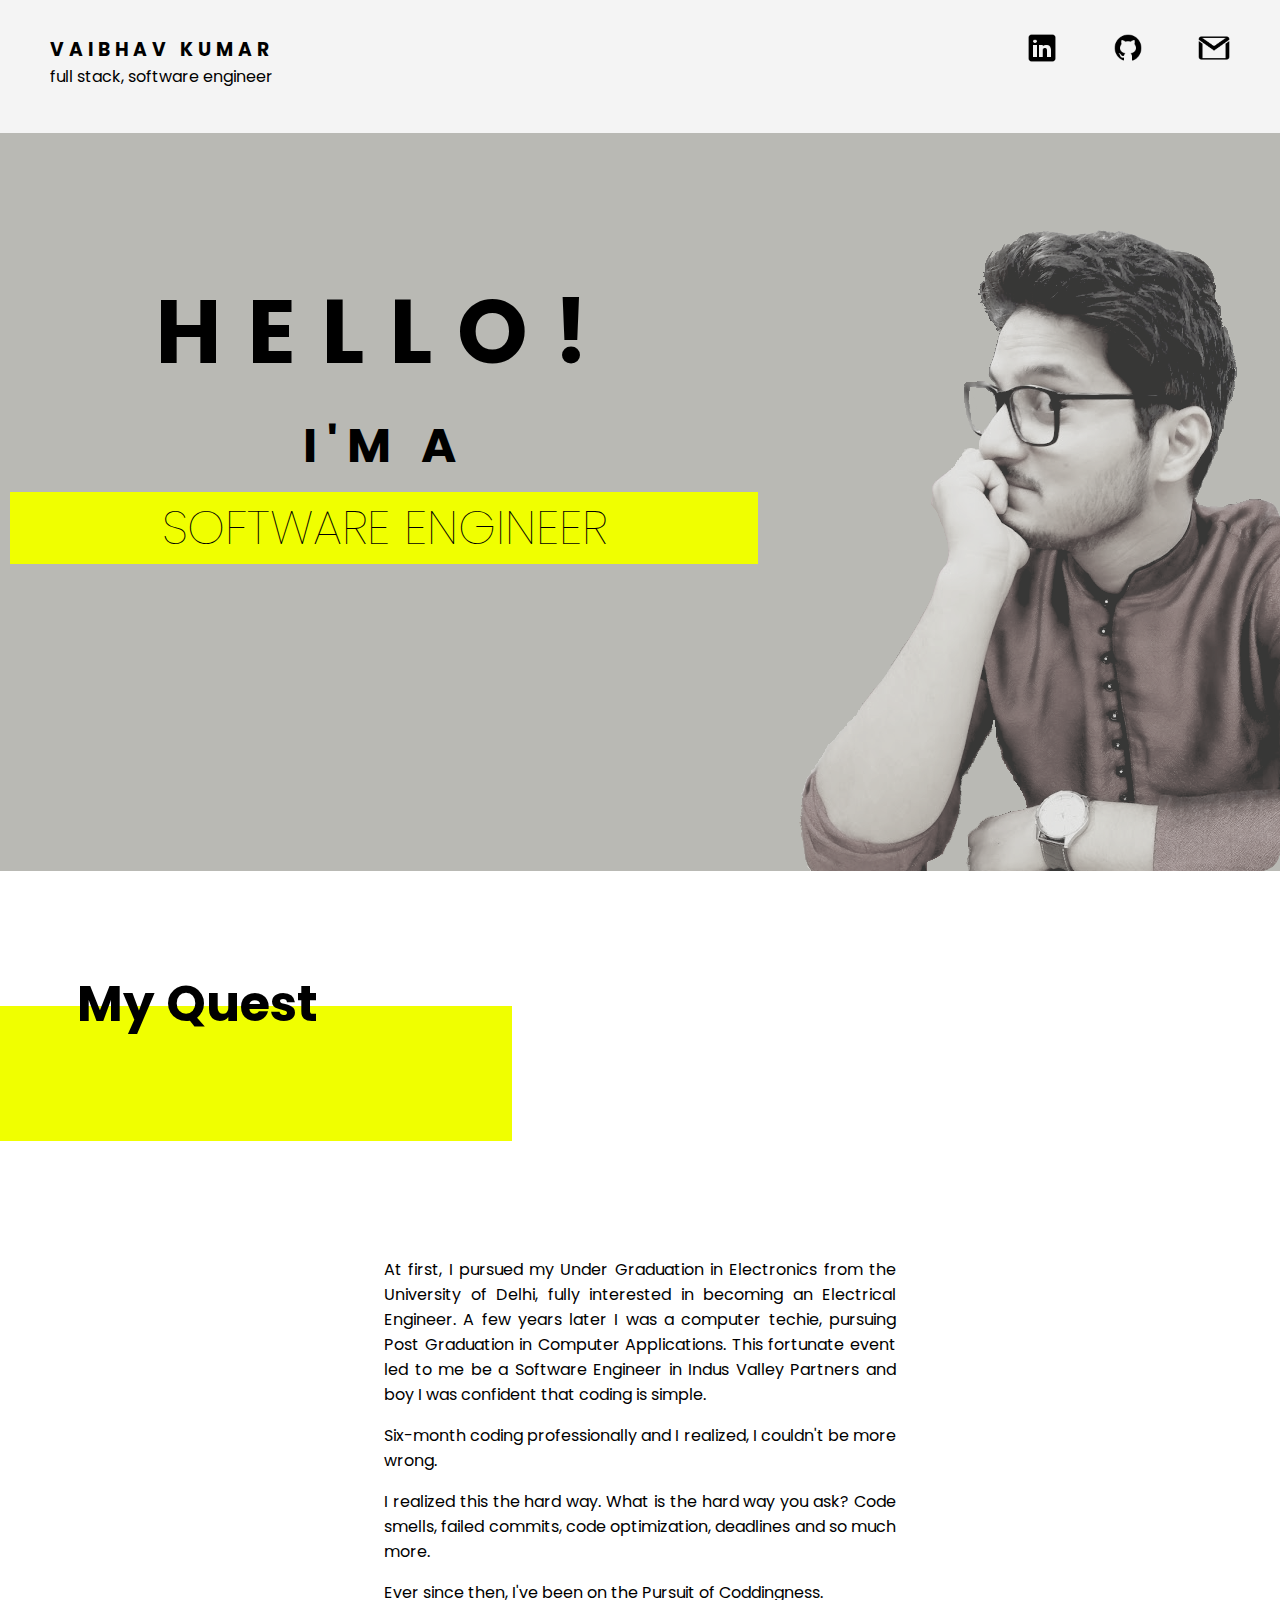
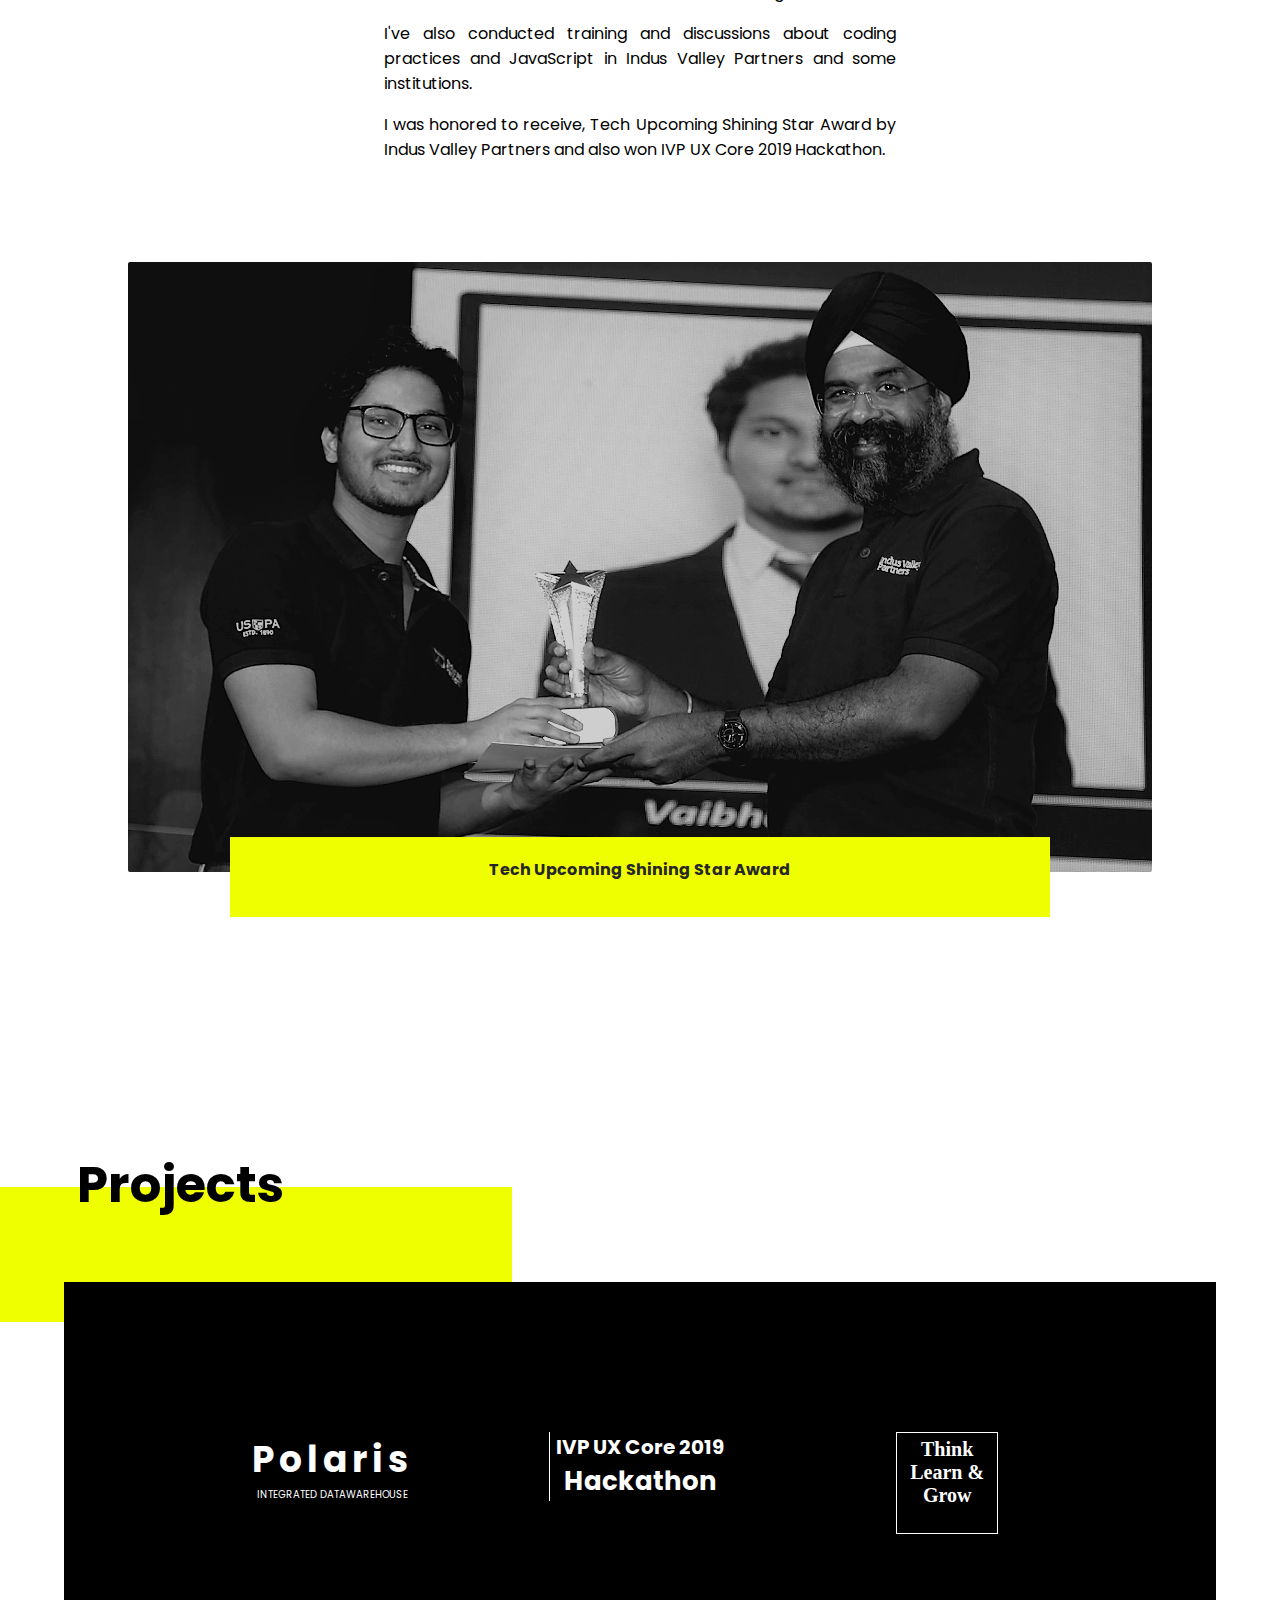
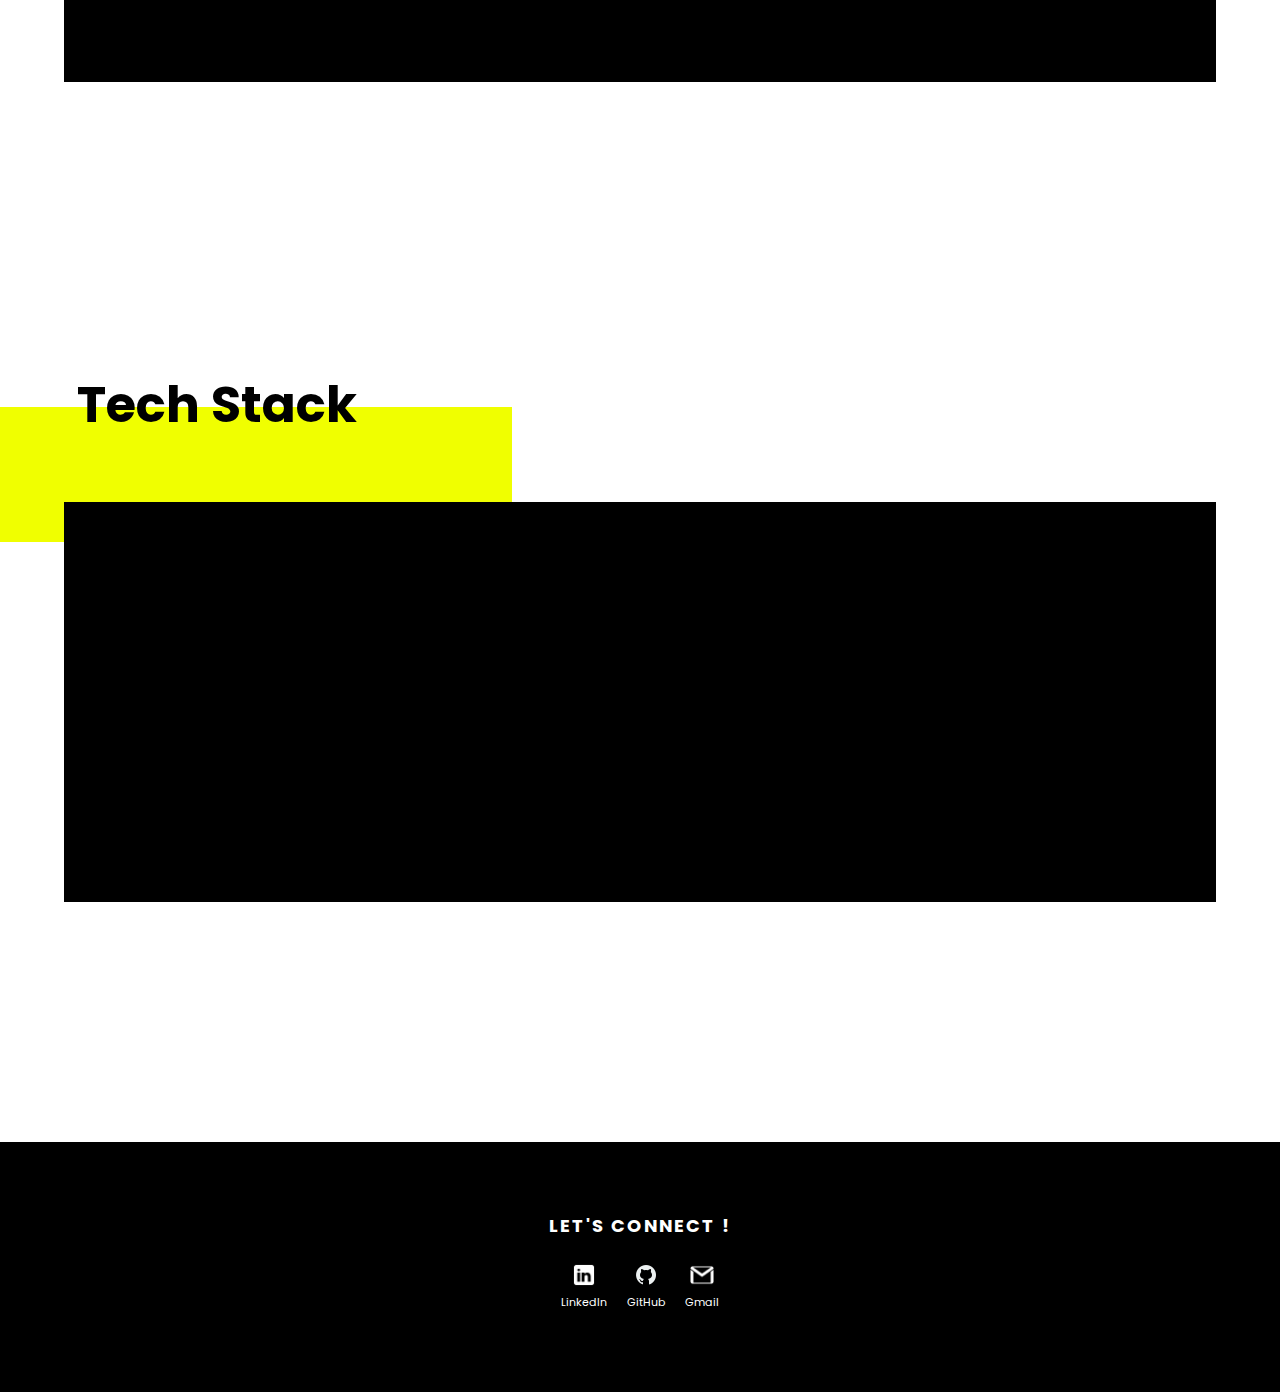
==== index.html @ 86508204 "added serveral images, updated index and portfolio.css" ====
<!DOCTYPE html>
<html>
<header>
	<link rel="stylesheet" type="text/css" href="css/portfolio.css">
	<link href="https://fonts.googleapis.com/css?family=Poppins&display=swap" rel="stylesheet">
	<script src="https://code.highcharts.com/highcharts.js"></script>	
	<script src="https://code.highcharts.com/modules/wordcloud.js"></script>
	<script src="https://code.highcharts.com/highcharts-more.js"></script>
	<script src="https://code.highcharts.com/modules/dumbbell.js"></script>
	<script src="https://code.highcharts.com/modules/lollipop.js"></script>
	<script src="js/skills.js"></script>
</header>
<body>
	<div id="header">
		<div id="leftHeader">
			<div id="leftHeaderContent">
				<div style="display: inline-block">
					<div class="borderLeft"></div>
					<h3>Vaibhav Kumar</h3>
				</div>				
				<p>Full Stack, Software Engineer</p>
			</div>			
		</div>
		<div id="rightHeader">
			<div class="navBar">
				<ul>
					<li><img src="images/linkedIn_black.png"></i></li>
					<li><img src="images/github_black.png"></i></li>					
					<li><img src="images/gmail_black.png"></i></li>					
				</ul>
			</div>
		</div>
	</div>
	<div id="landingPage">
		<div id="leftPanel">
			<h1>
				<p id="hello">HELLO!</p>
				<p id="iam">I'm a</p>
				<p id="engineer" class="highlight">software engineer</span>
				</p>				
			</h1>			
		</div>
		<div id="rightPanel">
			<div id="image"></div>
		</div>
	</div>
	<div id="about">
		<div class="subheader">
			<div class="title"></div>
			<div class="yellowDiv">
				<h1>My Quest</h1>
			</div>
		</div>
		<div id="aboutContent">
			<!-- <p>At first, I pursued my under graduation in Electronics from the University of Delhi, fully interested in becoming an electrical engineer. A few years later I was a computer guy, pursuing Post Graduation in Computer Applications.</p> 
			<p>This fortunate turn of the event led to me be a Software Engineer in Indus Valley Partners and boy I was confident that coding is simple.</p>
			<p>Six-month coding professionally and I realized, I couldn't be more wrong. I realized this the hard way. What is the hard way you ask? Code smells, failed commits, code optimization, deadlines and so much more.</p>
			<p>Ever since then, I've been on the Pursuit of Coddingness.</p>
			<p>And I love watching Japanese Anime, do you watch them?</p> -->
			<p>At first, I pursued my Under Graduation in Electronics from the University of Delhi, fully interested in becoming an Electrical Engineer. A few years later I was a computer techie, pursuing Post Graduation in Computer Applications. This fortunate event led to me be a Software Engineer in Indus Valley Partners and boy I was confident that coding is simple.</p>
			<p>Six-month coding professionally and I realized, I couldn't be more wrong.</p>
			<p>I realized this the hard way. What is the hard way you ask? Code smells, failed commits, code optimization, deadlines and so much more.</p>
			<p>Ever since then, I've been on the Pursuit of Coddingness.</p>
			<p>I've also conducted training and discussions about coding practices and JavaScript in Indus Valley Partners and some institutions.</p>
			<p> I was honored to receive, Tech Upcoming Shining Star Award by Indus Valley Partners and also won IVP UX Core 2019 Hackathon.</p>
		</div>
	</div>
	<div id="collage">
		<div id="pic1"></div>
		<div class="picInfo">
			<p>Tech Upcoming Shining Star Award</p>	
		</div>	
	</div>
	<div id="projects">
		<div class="subheader">
			<div class="title"></div>
			<div class="yellowDiv">
				<h1>Projects</h1>
			</div>
		</div>
		<div id="projectsContent">	
			<div id="projectsInnerContent">
				<div id="ivpPolaris">
					<h3>Polaris</h3>
					<p>Integrated Datawarehouse</p>
				</div>
				<div id="ivpHackthon">
					<div id="hackathonBorder">
						<h3 id="topFont">IVP UX Core 2019</h3>
						<h3 id="bottomFont">Hackathon</h3>
					</div>					
				</div>
				<div id="ThinkLearnGrow">
					<div id="wrapText">
						<h3 style="margin-top: 5px;">Think</h3>
						<h3>Learn &</h3>
						<h3>Grow</h3>
					</div>					
				</div>
			</div>			
		</div>
	</div>
	<div id="skills">	
		<div>
			<div class="subheader">
				<div class="title"></div>
				<div class="yellowDiv">
					<h1>Tech Stack</h1>
				</div>
			</div>		
			<div id="stack">
				<div id="stackContent"></div>
			</div>					
		</div>						
	</div>		
	<div id="footer">	
		<div id="footerTitle">Let's Connect !</div>
		<ul>
			<li>
				<img src="images/linkedIn_white.png"></i>
				<div class="iconInfo">LinkedIn</div>
			</li>
			<li>
				<img src="images/github_white.png"></i>
				<div class="iconInfo">GitHub</div>
			</li>			
			<li>
				<img src="images/gmail_white.png"></i>
				<div class="iconInfo">Gmail</div>
			</li>					
		</ul>			
	</div>
</body>
</html>
---- css/portfolio.css ----
body {
	margin: 0;
    font-family: 'Poppins', sans-serif;
}

#header {
	min-width: 980px;	
	width: 100%;
	height: 133px;
	background-color: #f4f4f4;
	display: flex;
}

#header #leftHeader{
	width: 75%;
	height: 100%;
}

#header #leftHeaderContent {
	margin-left: 50px;
}

#header #leftHeaderContent h3{
	margin: 35px 0px 0px 0px;
    letter-spacing: 5px;
    text-transform: uppercase;   
}

#header #leftHeaderContent p{
    margin: 0;
    text-transform: lowercase; 
}

.borderLeft {
	 border-left: 10px solid #f0ff00;
}

#header #rightHeader{
	width: 25%;
	height: 100%;
}

.navBar {
    height: 50px;
    width: 100%;
    text-align: right;
    margin-top: 10%;
}

.navBar ul{
    list-style: none;
    display: inline-block;
    height: 100%;
    margin: 0;
    padding: 0;
    width: 100%;
}

.navBar ul li{ 
    height: 50px;
    display: inline-block;
    padding-right: 50px;
    cursor: pointer;
}

.navBar ul li img{ 
    width: 32px;
    height: 32px;
}

#hello {
	font-size: 90px;
    margin: 0;
    letter-spacing: 25px;
}

#iam {
	font-size: 48px;
	margin-top: 0px !important;
	letter-spacing: 10px;
}

#engineer {
	font-size: 48px;
}

.highlight {
	background-color: #f0ff00;
	font-weight: 100;
}

#landingPage {
	min-width: 980px;	
	width: 100%;
	height: 738px;	
	display: flex;
	background-color:#b9b9b4;
	color: #000000;
	/*background-color:#f4f4f4;*/
}

#landingPage #leftPanel {
	width: 60%;
	height: 100%;	
	font-size: 32px;
}

#landingPage #leftPanel h1 {
	text-align: center;
    margin-top: 17%;
    text-transform: uppercase;
}

#landingPage #leftPanel h1 p{
	margin:10px;
}

#landingPage #rightPanel {
	width: 40%;
	height: 100%;	
}

.subheader {
	height: 270px;
	width: 100%;
}

.title {
	height: 50%;
}

.yellowDiv {
	height: 50%;
	width: 40%;
	background-color: #f0ff00;
}

 .yellowDiv h1 {
 	position: relative;
    top: -40px;
    margin: 0;
    margin-left: 15%;
    font-size: 50px;
 }

 #rightPanel #image {
 	background-image: url("../images/dp.png");
 	height: 100%;
 	width: 100%;
 	border-radius: 20px;
 	background-repeat: no-repeat;
 	opacity: 0.7;
 }

#about #aboutContent {
	width: 40%;
    text-align: justify;
    margin: auto; 
    padding-top: 100px;   
}

#projects {
    margin-top: 100px;
}

#projects #projectsContent {
	background-color: black;
    width: 90%;
    margin: auto;
    height: 400px;
    position: relative;
    top: -40px;
    color: white;
}

#projects #projectsInnerContent{
	width: 80%;
	margin-left: auto;
	margin-right: auto;
	height: 100%;
	display: flex;
}

#projects #projectsInnerContent > div{    
    width: 33%;
    text-align: center;
    margin: auto;
    height: 100px;
}

#ivpImage {
    background-image: url(../images/polaris.png);
    height: 50px;
    width: 125px;
    background-repeat: no-repeat;
    margin-left: 15px;
}

.projectSubheader {
	color: white;
}

.learnMore {
	color: white;
}

#ivpPolaris h3{
    font-size: 36px;	
    margin: 0;
    letter-spacing: 5px;
}

#ivpPolaris p{
	margin: 0;
    font-size: 10px;
    text-transform: uppercase;
}

#ivpHackthon #topFont{
    font-size: 20px;	
    margin: 0;
}

#ivpHackthon #bottomFont{
	margin: 0;
    font-size: 26px;
}

#ThinkLearnGrow #wrapText h3 {
    font-size: 20px;	
    margin: 0;
}

#wrapText {
    width: 100px;
    height: 100px;
    border: 1px solid white;
    margin: auto;
    font-family: cursive;
}

#hackathonBorder{
    border-left: 1px solid white;
    margin: auto;
    width: 180px;
}

#stack{
    width: 90%;
    margin: auto;
    position: relative;
    top: -40px;
    height:400px;
    background-color: #000000;
}

#stackContent {
    width: 100%;  
    height:100%;
    /*padding-top: 5%;*/
}

#skills {
	margin-top: 150px;
}

#collage {
    width: 100%;
    margin-top: 100px;
}

.picBorder {
    width: 1064px;
    height: 650px;
    margin: auto;
    border: 10px solid #f0ff00;
}

.picInfo {
    height: 80px;
    width: 820px;
    background-color: #f0ff00;
    margin: auto;
    position: relative;
    top: -35px;
    font-size: 16px;
    font-weight: bold;    
    text-align: center;
    color: #272727;
}

.picInfo p {
    margin: 0;
    padding-top: 20px;
}

#pic1 {
    background-image: url(../images/techUSS.png);
    height: 610px;
    width: 1024px;
    margin: auto;
    margin-top: 20px;
    border-radius: 2px;
}


#footer {
    background-color: #000000;
    /*color: #f0ff00;*/
    color: white;
    height: 250px;
    width: 100%;
    margin-top: 200px;
}

#footerTitle {
    text-align: center;
    padding-top: 70px;
    font-size: 18px;
    text-transform: uppercase;
    letter-spacing: 2px;
    font-weight: bold;
}

#footer ul{
    list-style: none;
    display: inline-block;
    width: 100%;
    text-align: center;
    margin: 16px 0px 0px 0px;
    padding: 0;
}

 #footer ul li{ 
    display: inline-block;
    padding: 8px;
    cursor: pointer;
}

#footer ul li img{ 
    width: 24px;
    height: 24px;
}

.iconInfo {
    font-size: 11px;
}
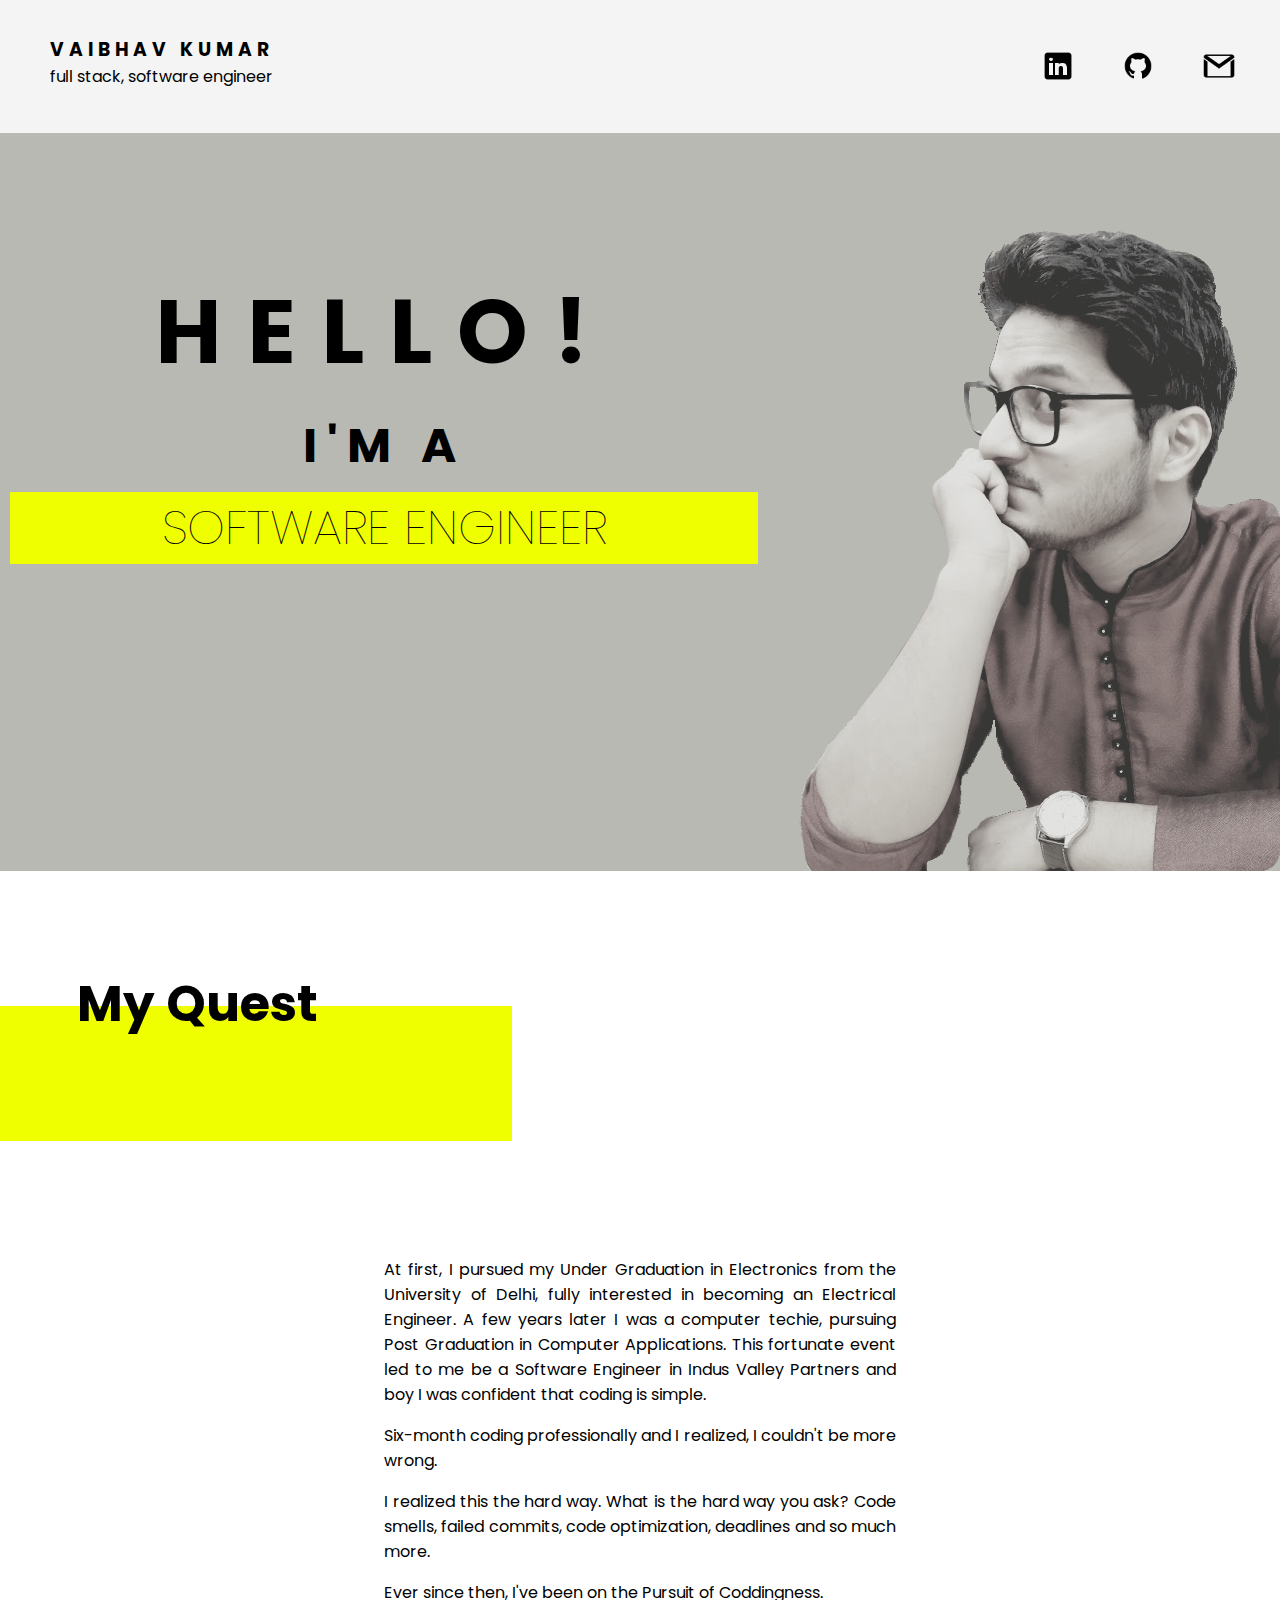
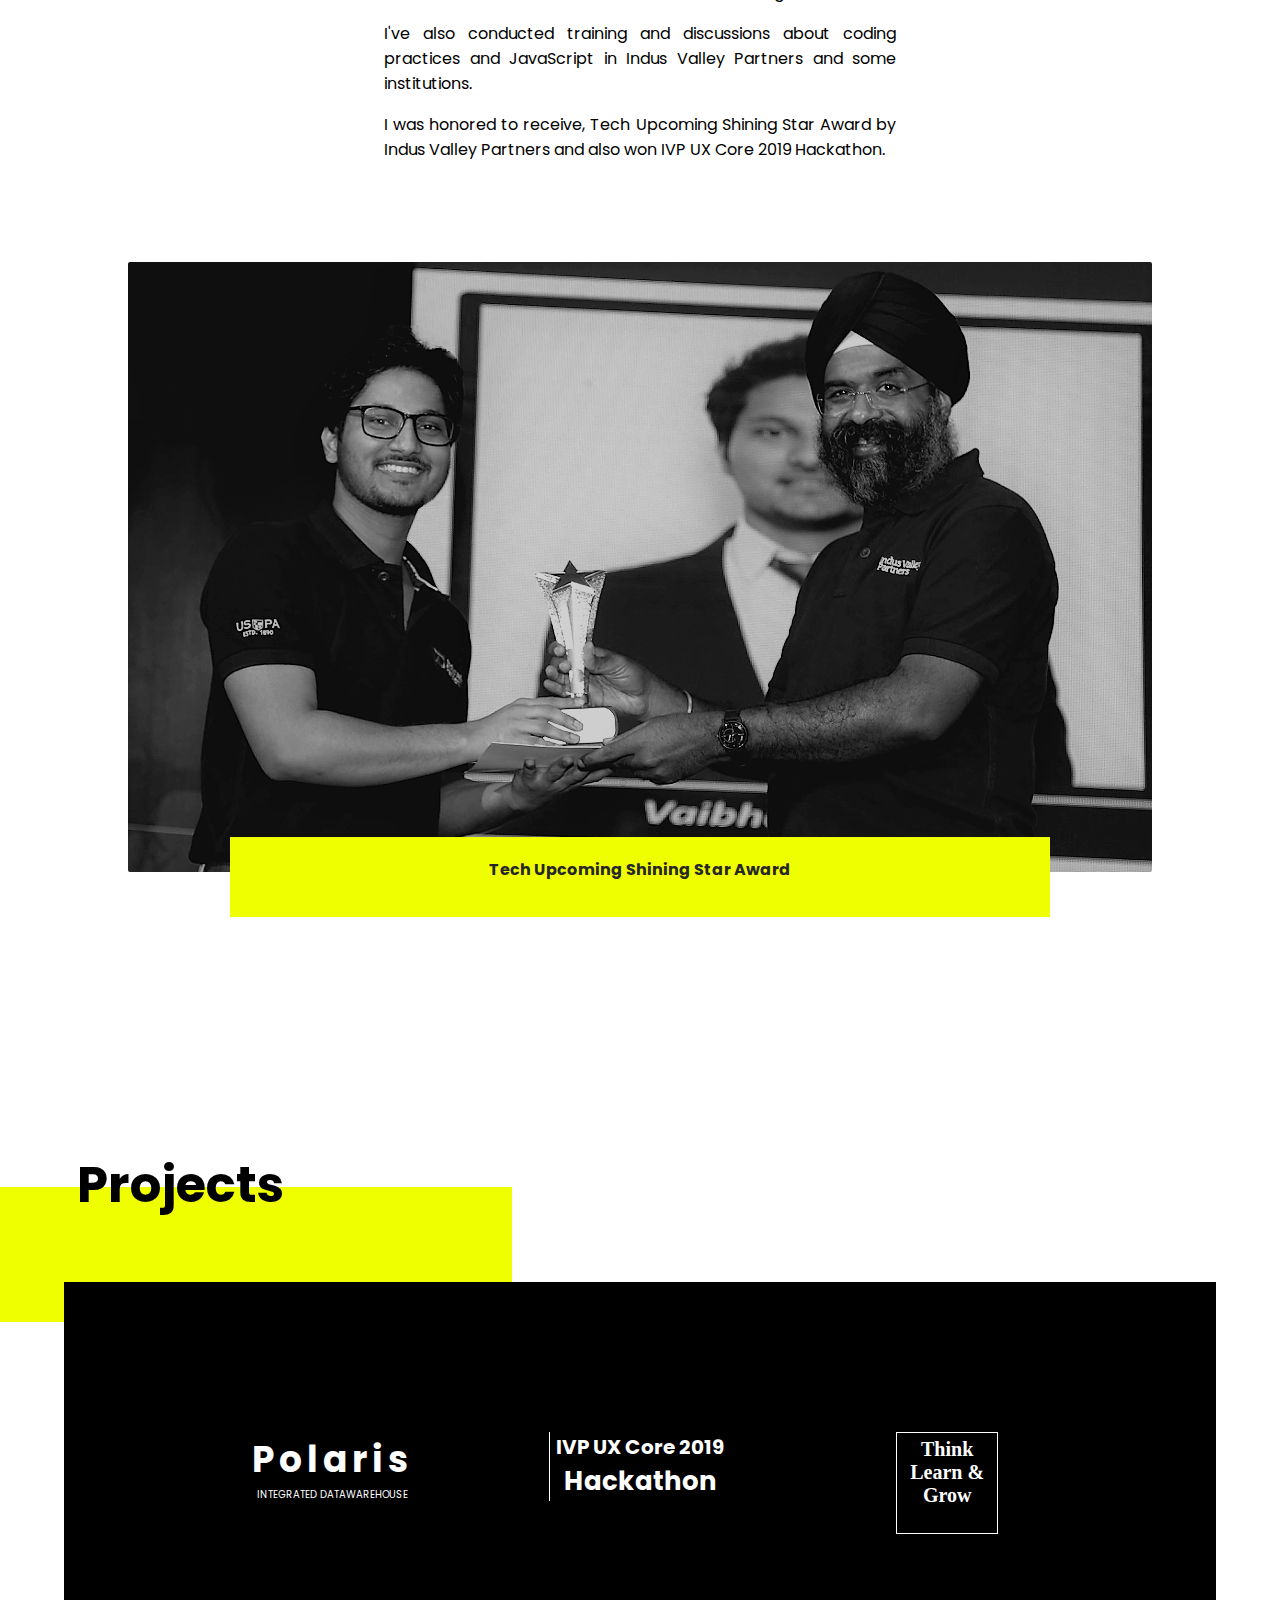
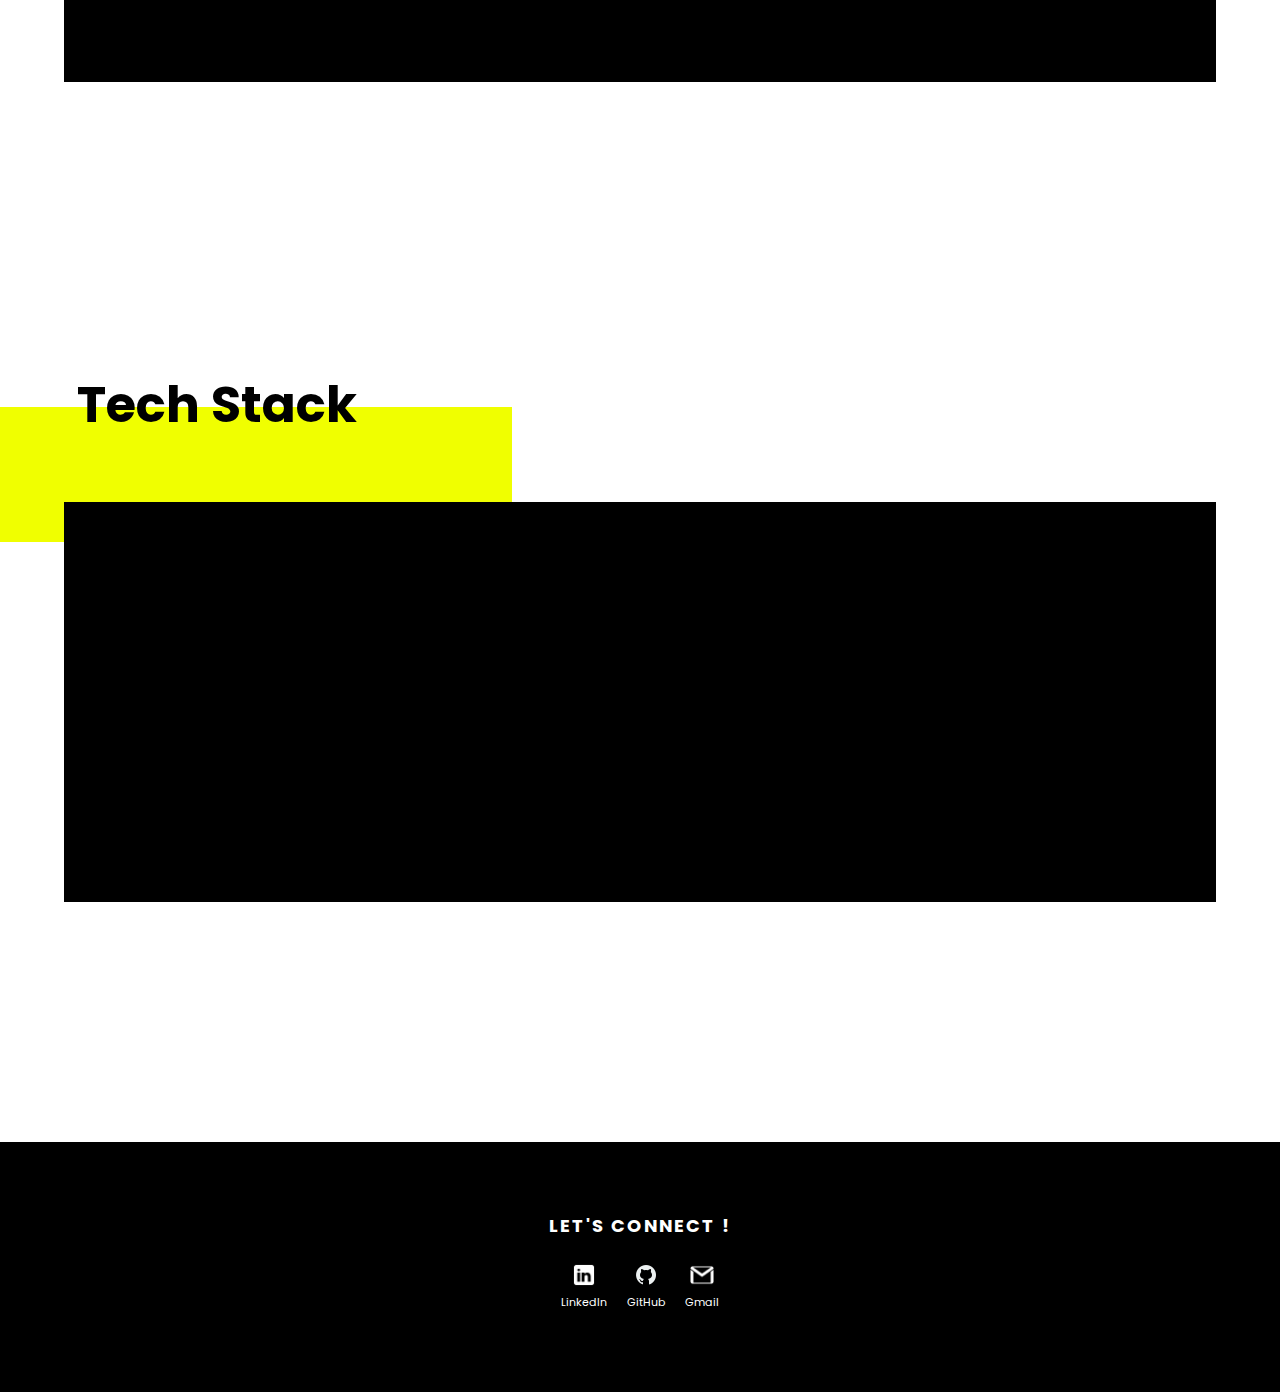
==== commit 05bc9b16: "nav bar resizing issue resolved" ====
--- a/index.html
+++ b/index.html
@@ -24,9 +24,20 @@
 		<div id="rightHeader">
 			<div class="navBar">
 				<ul>
-					<li><img src="images/linkedIn_black.png"></i></li>
-					<li><img src="images/github_black.png"></i></li>					
-					<li><img src="images/gmail_black.png"></i></li>					
+					<li>
+						<a href="https://www.linkedin.com/in/va-kumar" target="_blank">
+							<img src="images/linkedIn_black.png"></i>
+						</a>
+					</li>
+					<li>
+						<a href="https://github.com/vakumar0" target="_blank">
+							<img src="images/github_black.png"></i></li>
+						</a>					
+					<li>
+						<a href="mailto:kumarvaibhav@gmail.com" target="_blank">
+							<img src="images/gmail_black.png"></i>
+						</a>
+					</li>					
 				</ul>
 			</div>
 		</div>
@@ -117,18 +128,24 @@
 		<div id="footerTitle">Let's Connect !</div>
 		<ul>
 			<li>
-				<img src="images/linkedIn_white.png"></i>
-				<div class="iconInfo">LinkedIn</div>
+				<a href="https://www.linkedin.com/in/va-kumar" target="_blank">
+					<img src="images/linkedIn_white.png"></i>
+					<div class="iconInfo">LinkedIn</div>
+				</a>
 			</li>
 			<li>
-				<img src="images/github_white.png"></i>
-				<div class="iconInfo">GitHub</div>
+				<a href="https://github.com/vakumar0" target="_blank">
+					<img src="images/github_white.png"></i>
+					<div class="iconInfo">GitHub</div>
+				</a>
 			</li>			
 			<li>
-				<img src="images/gmail_white.png"></i>
-				<div class="iconInfo">Gmail</div>
+				<a href="mailto:kumarvaibhav@gmail.com" target="_blank">
+					<img src="images/gmail_white.png"></i>
+					<div class="iconInfo">Gmail</div>
+				</a>
 			</li>					
-		</ul>			
+		</ul>		
 	</div>
 </body>
 </html>
--- a/css/portfolio.css
+++ b/css/portfolio.css
@@ -1,6 +1,11 @@
 body {
 	margin: 0;
     font-family: 'Poppins', sans-serif;
+}
+
+a {
+    text-decoration: none;
+    color: white;
 }
 
 #header {
@@ -12,7 +17,7 @@
 }
 
 #header #leftHeader{
-	width: 75%;
+	width: 50%;
 	height: 100%;
 }
 
@@ -36,7 +41,7 @@
 }
 
 #header #rightHeader{
-	width: 25%;
+	width: 50%;
 	height: 100%;
 }
 
@@ -44,7 +49,7 @@
     height: 50px;
     width: 100%;
     text-align: right;
-    margin-top: 10%;
+    margin-top: 50px;
 }
 
 .navBar ul{
@@ -59,7 +64,7 @@
 .navBar ul li{ 
     height: 50px;
     display: inline-block;
-    padding-right: 50px;
+    padding-right: 7%;
     cursor: pointer;
 }
 
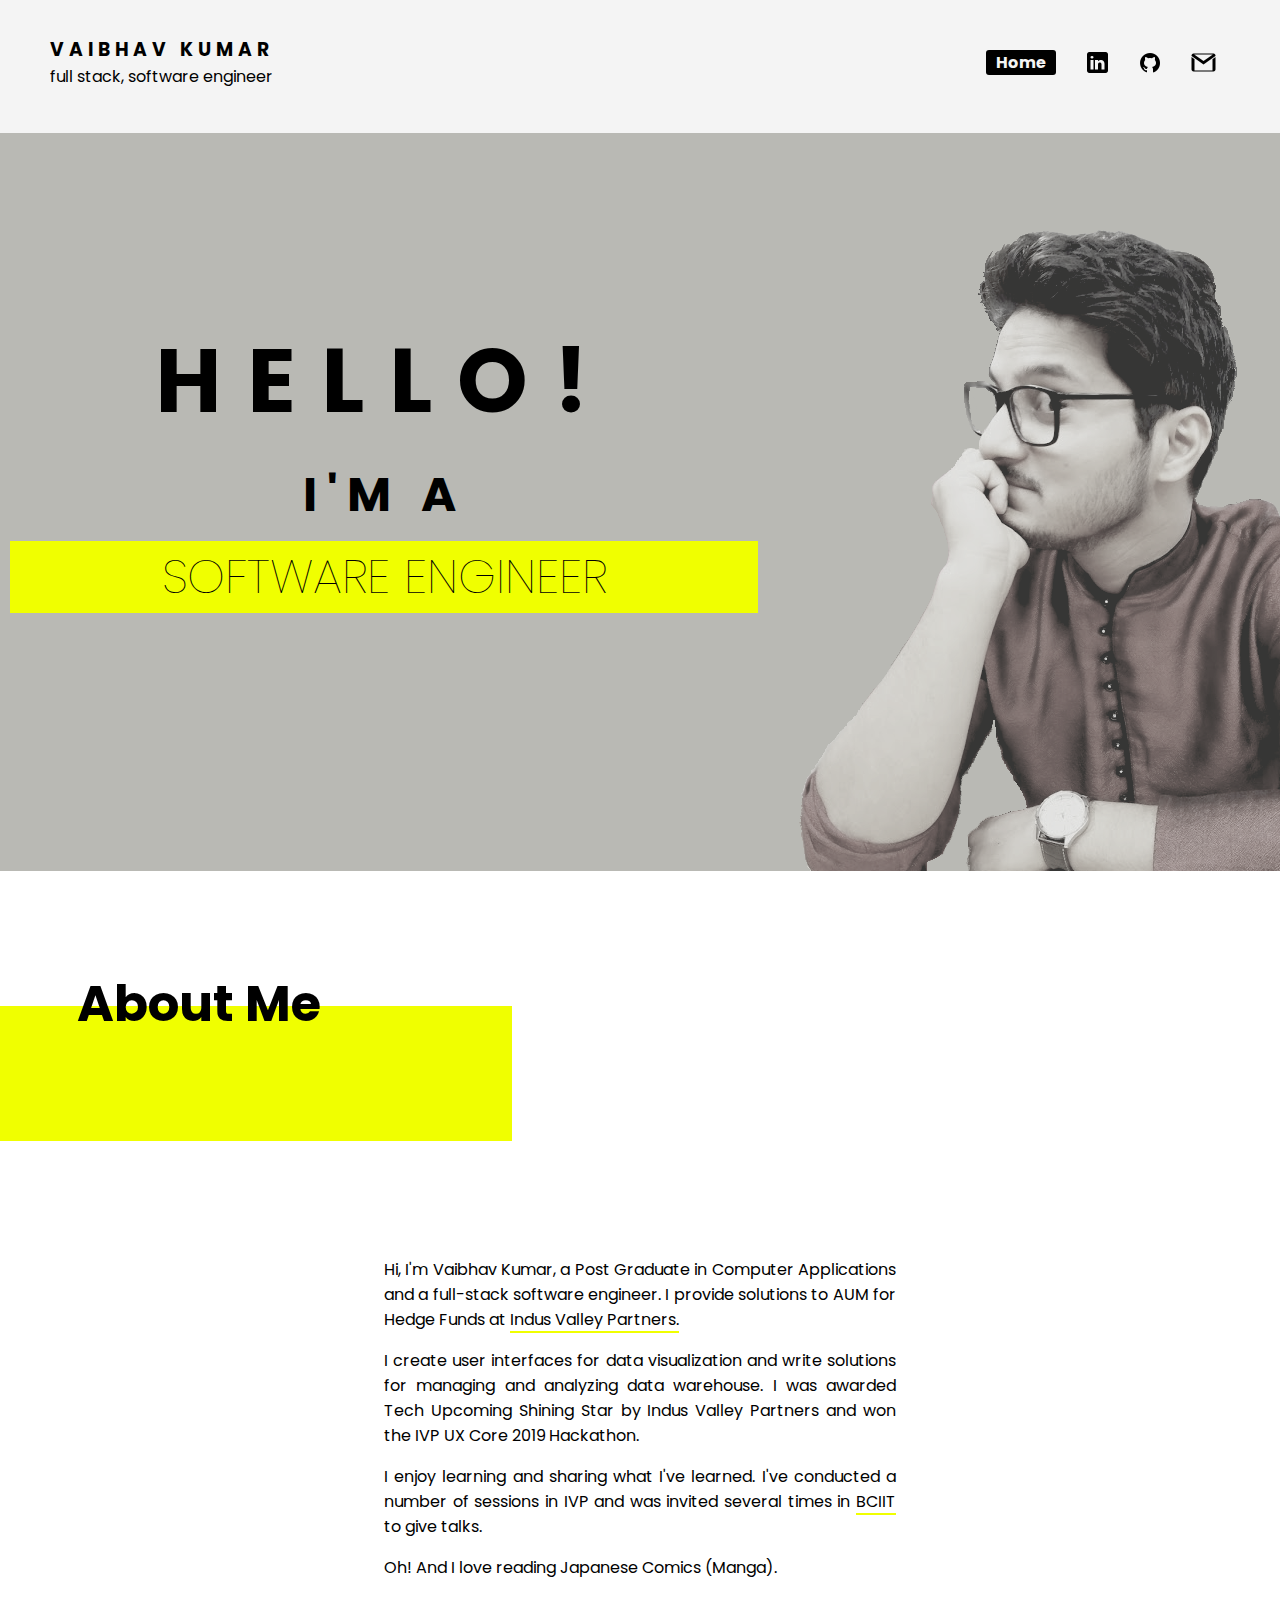
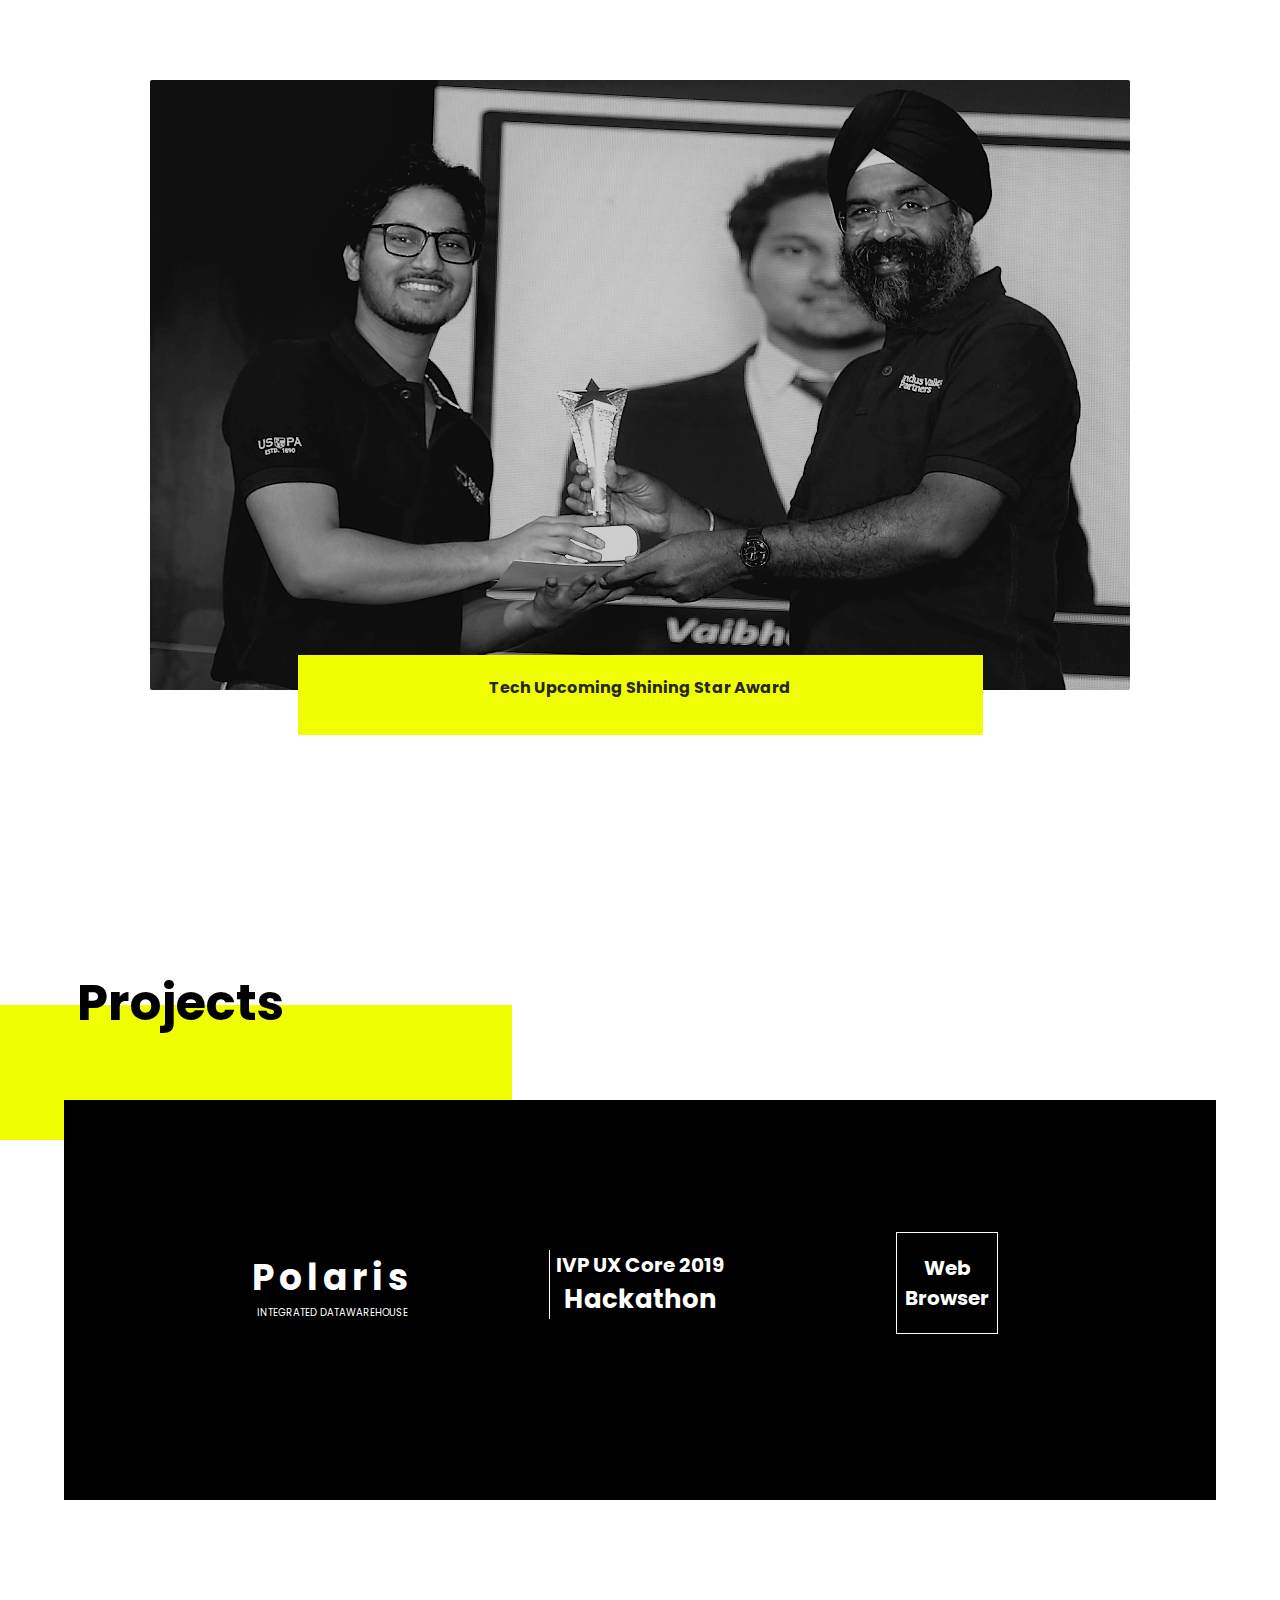
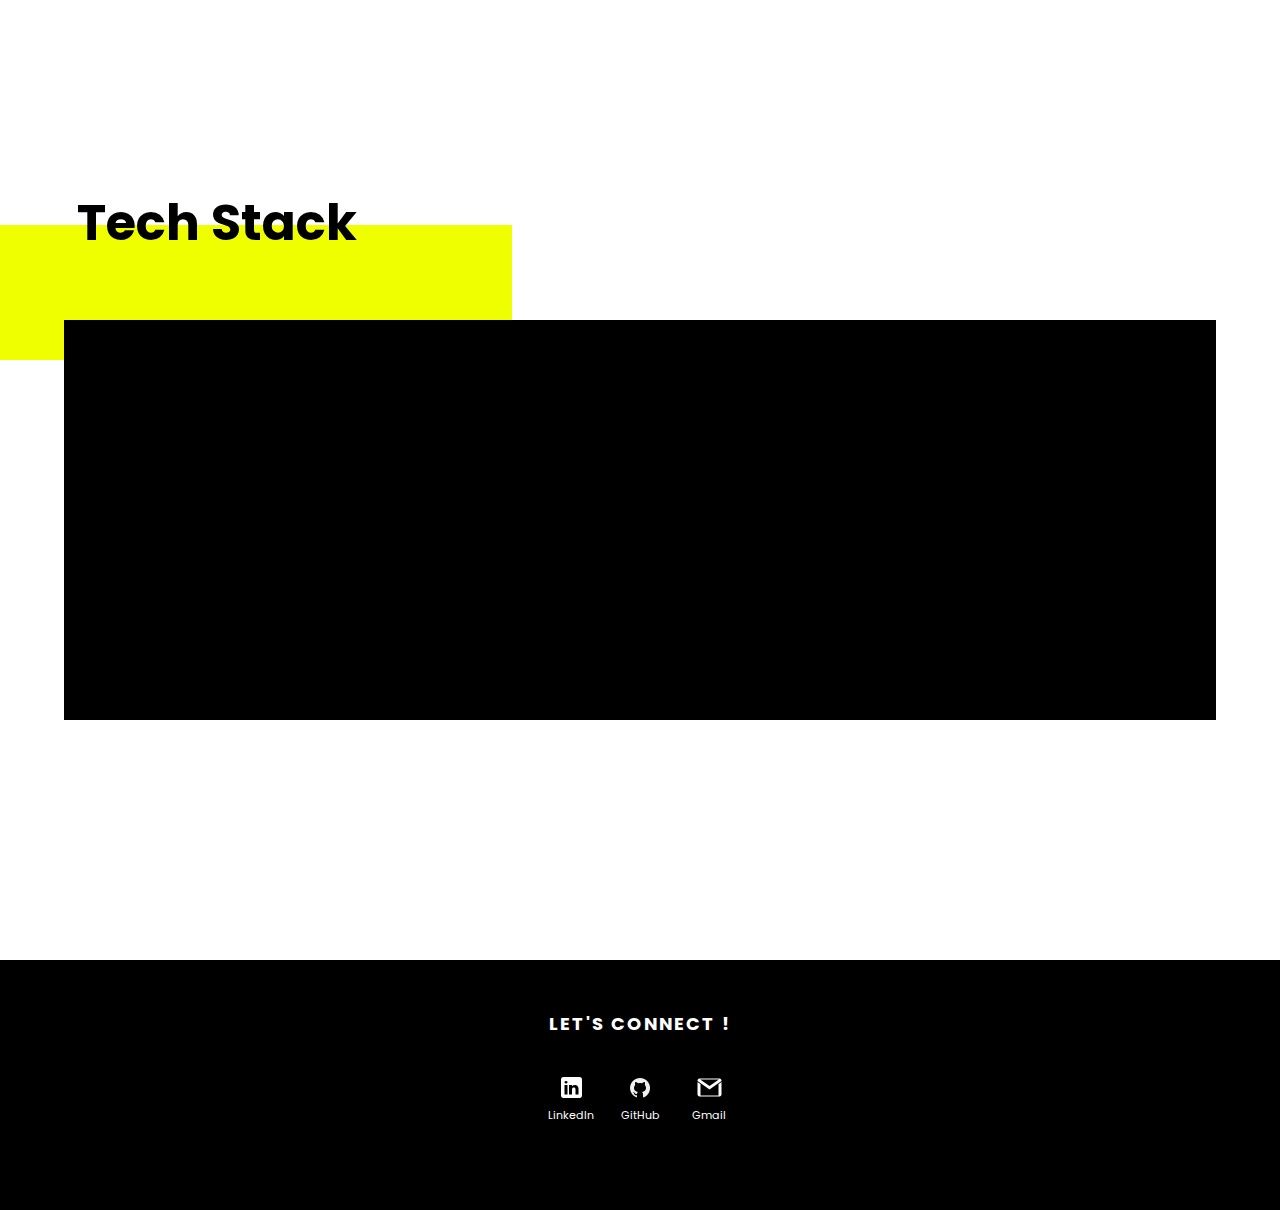
==== commit 4163e5b8: "Added porlais.html, updated the index.html" ====
--- a/index.html
+++ b/index.html
@@ -14,16 +14,16 @@
 	<div id="header">
 		<div id="leftHeader">
 			<div id="leftHeaderContent">
-				<div style="display: inline-block">
-					<div class="borderLeft"></div>
-					<h3>Vaibhav Kumar</h3>
-				</div>				
+				<h3>Vaibhav Kumar</h3>			
 				<p>Full Stack, Software Engineer</p>
 			</div>			
 		</div>
 		<div id="rightHeader">
 			<div class="navBar">
 				<ul>
+					<li id="homeButton">
+						<span><a href="index.html">Home</a></span>
+					</li>
 					<li>
 						<a href="https://www.linkedin.com/in/va-kumar" target="_blank">
 							<img src="images/linkedIn_black.png"></i>
@@ -34,7 +34,7 @@
 							<img src="images/github_black.png"></i></li>
 						</a>					
 					<li>
-						<a href="mailto:kumarvaibhav@gmail.com" target="_blank">
+						<a href="mailto:kumarvaibhav1602@gmail.com" target="_blank">
 							<img src="images/gmail_black.png"></i>
 						</a>
 					</li>					
@@ -59,21 +59,14 @@
 		<div class="subheader">
 			<div class="title"></div>
 			<div class="yellowDiv">
-				<h1>My Quest</h1>
+				<h1>About Me</h1>
 			</div>
 		</div>
-		<div id="aboutContent">
-			<!-- <p>At first, I pursued my under graduation in Electronics from the University of Delhi, fully interested in becoming an electrical engineer. A few years later I was a computer guy, pursuing Post Graduation in Computer Applications.</p> 
-			<p>This fortunate turn of the event led to me be a Software Engineer in Indus Valley Partners and boy I was confident that coding is simple.</p>
-			<p>Six-month coding professionally and I realized, I couldn't be more wrong. I realized this the hard way. What is the hard way you ask? Code smells, failed commits, code optimization, deadlines and so much more.</p>
-			<p>Ever since then, I've been on the Pursuit of Coddingness.</p>
-			<p>And I love watching Japanese Anime, do you watch them?</p> -->
-			<p>At first, I pursued my Under Graduation in Electronics from the University of Delhi, fully interested in becoming an Electrical Engineer. A few years later I was a computer techie, pursuing Post Graduation in Computer Applications. This fortunate event led to me be a Software Engineer in Indus Valley Partners and boy I was confident that coding is simple.</p>
-			<p>Six-month coding professionally and I realized, I couldn't be more wrong.</p>
-			<p>I realized this the hard way. What is the hard way you ask? Code smells, failed commits, code optimization, deadlines and so much more.</p>
-			<p>Ever since then, I've been on the Pursuit of Coddingness.</p>
-			<p>I've also conducted training and discussions about coding practices and JavaScript in Indus Valley Partners and some institutions.</p>
-			<p> I was honored to receive, Tech Upcoming Shining Star Award by Indus Valley Partners and also won IVP UX Core 2019 Hackathon.</p>
+		<div id="aboutContent" class="content">
+			<p>Hi, I'm Vaibhav Kumar, a Post Graduate in Computer Applications and a full-stack software engineer. I provide solutions to AUM for Hedge Funds at <a href="https://www.ivp.in/">Indus Valley Partners.</a></p>
+			<p>I create user interfaces for data visualization and write solutions for managing and analyzing data warehouse. I was awarded Tech Upcoming Shining Star by Indus Valley Partners and won the IVP UX Core 2019 Hackathon.</p>
+			<p>I enjoy learning and sharing what I've learned. I've conducted a number of sessions in IVP and was invited several times in <a href="http://bciit.ac.in">BCIIT</a> to give talks.</p>
+			</p> Oh! And I love reading Japanese Comics (Manga).</p>		
 		</div>
 	</div>
 	<div id="collage">
@@ -92,8 +85,10 @@
 		<div id="projectsContent">	
 			<div id="projectsInnerContent">
 				<div id="ivpPolaris">
-					<h3>Polaris</h3>
-					<p>Integrated Datawarehouse</p>
+					<a href="html/polaris.html">
+						<h3>Polaris</h3>
+						<p>Integrated Datawarehouse</p>
+					</a>
 				</div>
 				<div id="ivpHackthon">
 					<div id="hackathonBorder">
@@ -103,9 +98,8 @@
 				</div>
 				<div id="ThinkLearnGrow">
 					<div id="wrapText">
-						<h3 style="margin-top: 5px;">Think</h3>
-						<h3>Learn &</h3>
-						<h3>Grow</h3>
+						<h3 style="margin-top: 20px;">Web</h3>
+						<h3>Browser</h3>
 					</div>					
 				</div>
 			</div>			
@@ -140,7 +134,7 @@
 				</a>
 			</li>			
 			<li>
-				<a href="mailto:kumarvaibhav@gmail.com" target="_blank">
+				<a href="mailto:kumarvaibhav1602@gmail.com" target="_blank">
 					<img src="images/gmail_white.png"></i>
 					<div class="iconInfo">Gmail</div>
 				</a>
--- a/css/portfolio.css
+++ b/css/portfolio.css
@@ -6,6 +6,11 @@
 a {
     text-decoration: none;
     color: white;
+}
+
+.content a {
+    color: black;
+    border-bottom: 2px solid #f0ff00;
 }
 
 #header {
@@ -17,12 +22,13 @@
 }
 
 #header #leftHeader{
-	width: 50%;
+	width: 45%;
 	height: 100%;
 }
 
 #header #leftHeaderContent {
 	margin-left: 50px;
+    height: 95px;
 }
 
 #header #leftHeaderContent h3{
@@ -43,10 +49,10 @@
 #header #rightHeader{
 	width: 50%;
 	height: 100%;
+    margin-right: 5%;
 }
 
 .navBar {
-    height: 50px;
     width: 100%;
     text-align: right;
     margin-top: 50px;
@@ -62,15 +68,16 @@
 }
 
 .navBar ul li{ 
-    height: 50px;
+    /*height: 50px;*/
     display: inline-block;
-    padding-right: 7%;
+    /*padding-right: 4%;
+    padding-left: 4%;*/
     cursor: pointer;
 }
 
 .navBar ul li img{ 
-    width: 32px;
-    height: 32px;
+    width: 50%;
+    height: 50%;
 }
 
 #hello {
@@ -112,7 +119,7 @@
 
 #landingPage #leftPanel h1 {
 	text-align: center;
-    margin-top: 17%;
+    margin-top: 180px;
     text-transform: uppercase;
 }
 
@@ -152,13 +159,19 @@
  	background-image: url("../images/dp.png");
  	height: 100%;
  	width: 100%;
- 	border-radius: 20px;
  	background-repeat: no-repeat;
  	opacity: 0.7;
  }
 
-#about #aboutContent {
+/*#about #aboutContent {
 	width: 40%;
+    text-align: justify;
+    margin: auto; 
+    padding-top: 100px;   
+}*/
+
+.content {
+    width: 40%;
     text-align: justify;
     margin: auto; 
     padding-top: 100px;   
@@ -241,7 +254,8 @@
     height: 100px;
     border: 1px solid white;
     margin: auto;
-    font-family: cursive;
+    top:-18px;
+    position: relative;
 }
 
 #hackathonBorder{
@@ -283,7 +297,7 @@
 
 .picInfo {
     height: 80px;
-    width: 820px;
+    width: 685px;
     background-color: #f0ff00;
     margin: auto;
     position: relative;
@@ -302,7 +316,7 @@
 #pic1 {
     background-image: url(../images/techUSS.png);
     height: 610px;
-    width: 1024px;
+    width: 980px;
     margin: auto;
     margin-top: 20px;
     border-radius: 2px;
@@ -320,7 +334,7 @@
 
 #footerTitle {
     text-align: center;
-    padding-top: 70px;
+    padding-top: 50px;
     font-size: 18px;
     text-transform: uppercase;
     letter-spacing: 2px;
@@ -332,7 +346,7 @@
     display: inline-block;
     width: 100%;
     text-align: center;
-    margin: 16px 0px 0px 0px;
+    margin: 30px 0px 0px 0px;
     padding: 0;
 }
 
@@ -343,10 +357,58 @@
 }
 
 #footer ul li img{ 
-    width: 24px;
-    height: 24px;
+    width: 50%;
+    height: 50%;
 }
 
 .iconInfo {
     font-size: 11px;
+}
+
+/*************polaris css*************/
+
+.minorHeader {
+    width: 40%;
+    margin: auto;
+}
+
+.minorYellowDiv {
+    background-color: #f0ff00;
+    width: 380px;
+}
+
+.minorYellowDiv h3{
+    margin: 0;
+    padding: 5px;
+}
+
+#polarisContributionContent {
+    padding-top: 0px;
+}
+
+.confidentials {
+    background-color: #f0ff00;
+    text-align: center;
+}
+
+#polarisContributionContent ul {
+    margin: 0px 0px 0px 50px;
+}
+
+#polarisContributionContent ul li{
+    padding: 5px;
+}
+
+#homeButton {
+    position: relative;
+    top: -7px;
+    background-color: black;
+    color: #f4f4f4;
+    padding: 0px 10px 0px 10px;
+    border-radius: 3px;
+    font-weight: bold;
+}
+
+#homeButton a {
+    color: #f4f4f4;
 }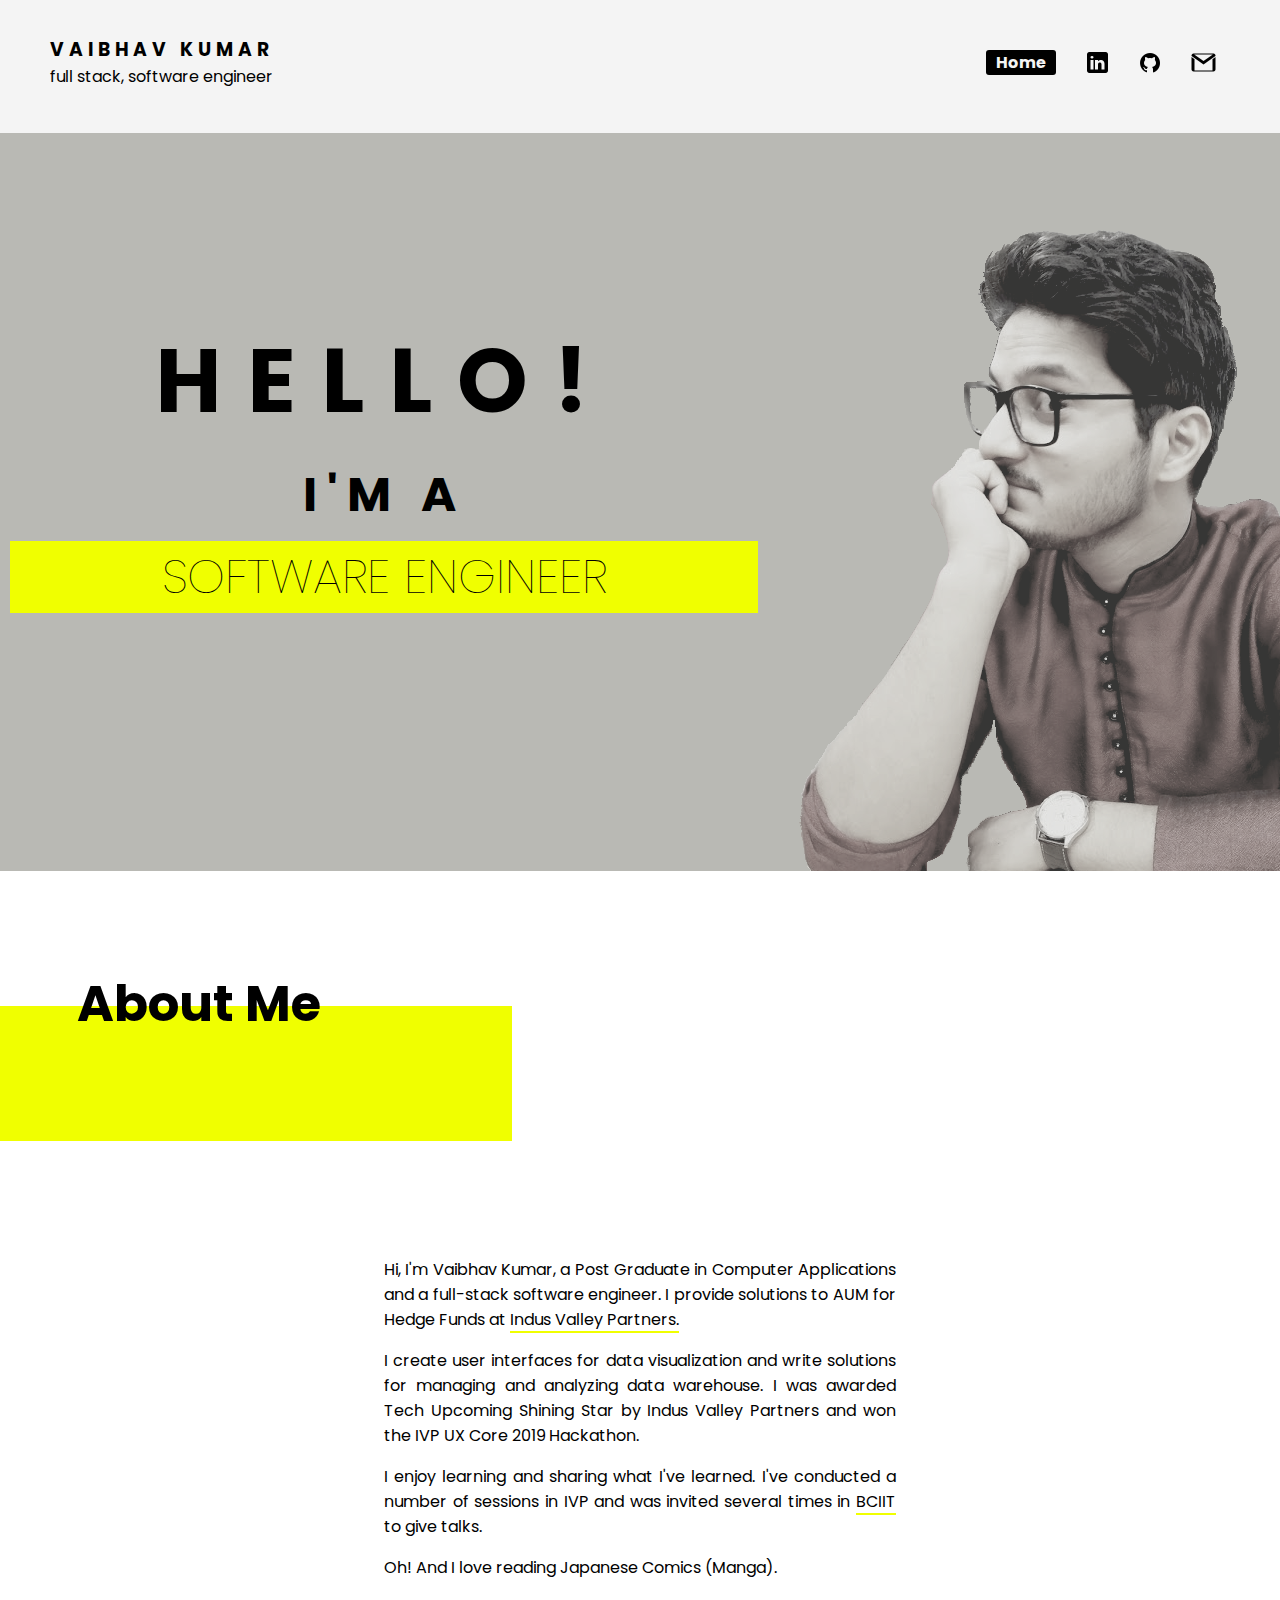
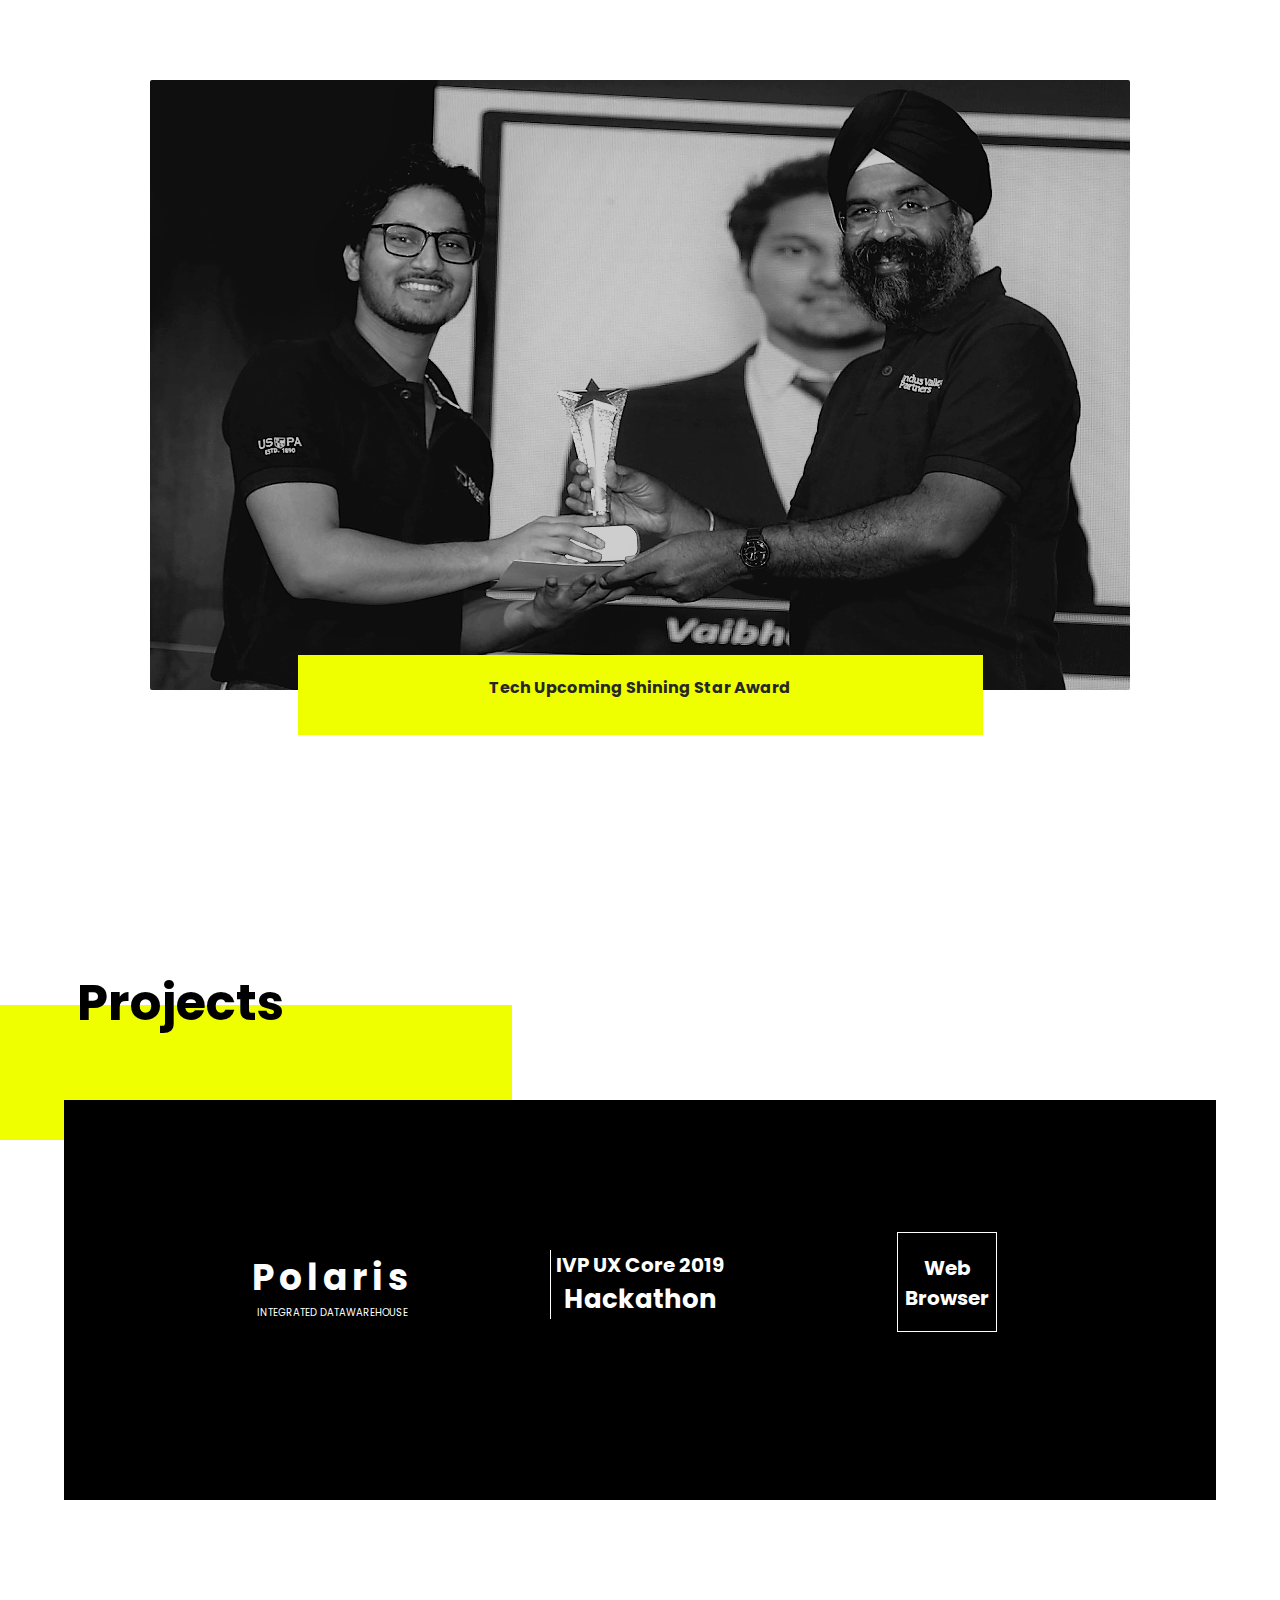
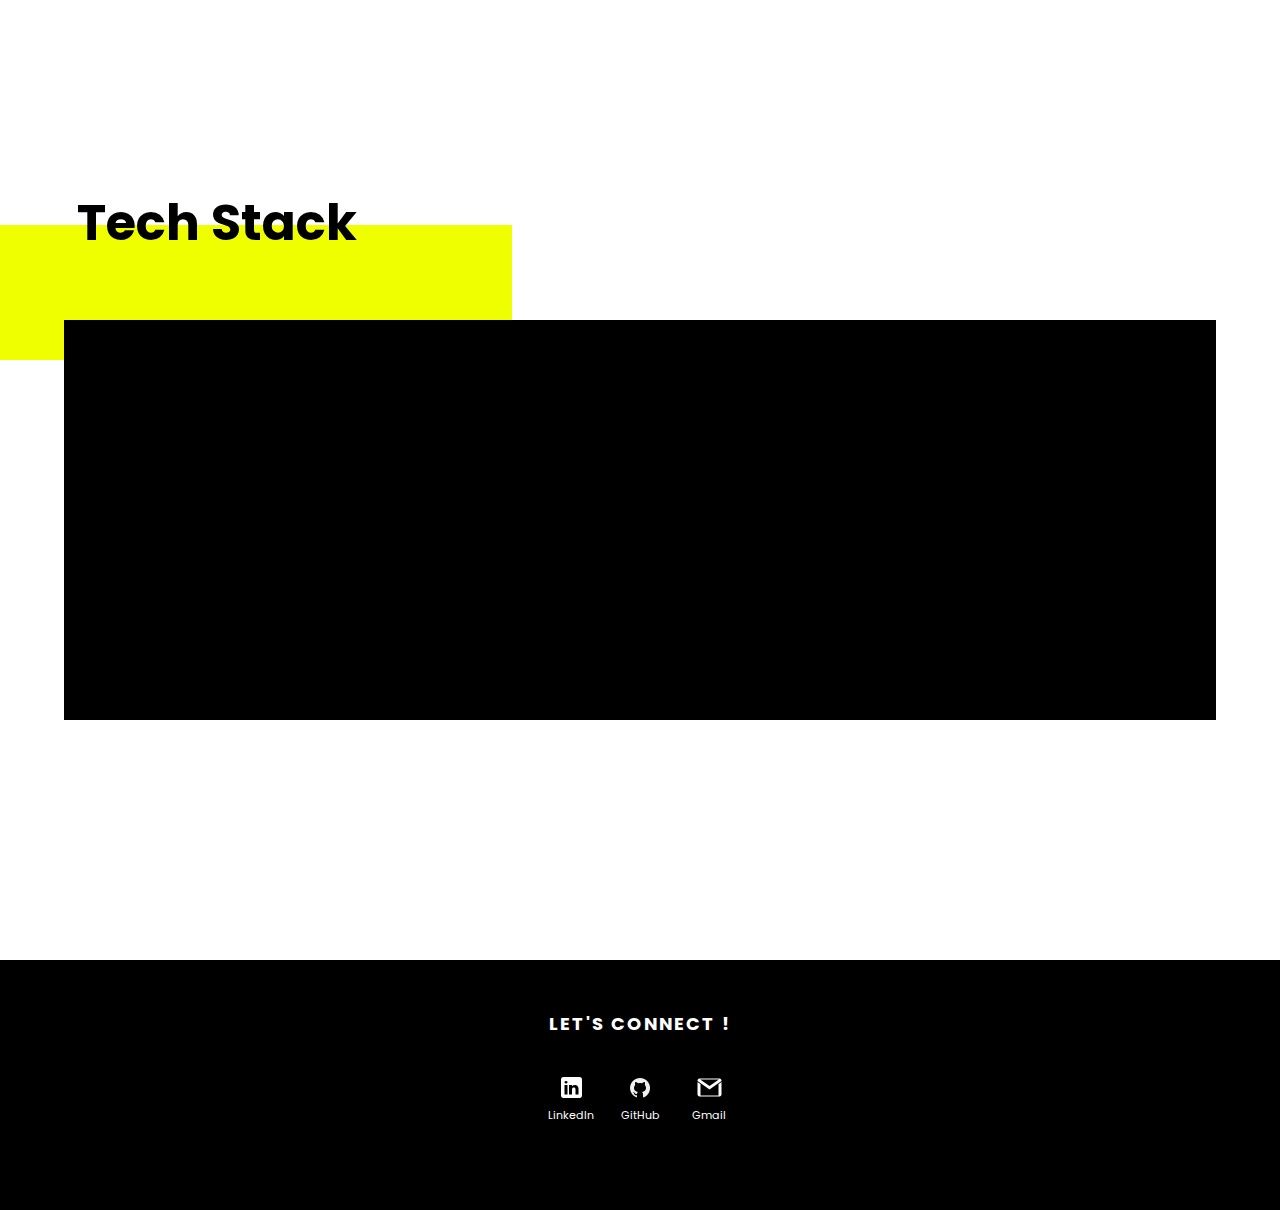
==== commit d39f0398: "Added tlg project" ====
--- a/index.html
+++ b/index.html
@@ -2,7 +2,7 @@
 <html>
 <header>
 	<link rel="stylesheet" type="text/css" href="css/portfolio.css">
-	<link href="https://fonts.googleapis.com/css?family=Poppins&display=swap" rel="stylesheet">
+	<link href="https://fonts.googleapis.com/css?family=Poppins&display=swap" rel="stylesheet">	
 	<script src="https://code.highcharts.com/highcharts.js"></script>	
 	<script src="https://code.highcharts.com/modules/wordcloud.js"></script>
 	<script src="https://code.highcharts.com/highcharts-more.js"></script>
@@ -11,135 +11,150 @@
 	<script src="js/skills.js"></script>
 </header>
 <body>
-	<div id="header">
-		<div id="leftHeader">
-			<div id="leftHeaderContent">
-				<h3>Vaibhav Kumar</h3>			
-				<p>Full Stack, Software Engineer</p>
-			</div>			
-		</div>
-		<div id="rightHeader">
-			<div class="navBar">
-				<ul>
-					<li id="homeButton">
-						<span><a href="index.html">Home</a></span>
-					</li>
-					<li>
-						<a href="https://www.linkedin.com/in/va-kumar" target="_blank">
-							<img src="images/linkedIn_black.png"></i>
-						</a>
-					</li>
-					<li>
-						<a href="https://github.com/vakumar0" target="_blank">
-							<img src="images/github_black.png"></i></li>
-						</a>					
-					<li>
-						<a href="mailto:kumarvaibhav1602@gmail.com" target="_blank">
-							<img src="images/gmail_black.png"></i>
-						</a>
-					</li>					
-				</ul>
+	<div id="loading"></div>
+	<div id="bodyContent">
+		<div id="header">
+			<div id="leftHeader">
+				<div id="leftHeaderContent">
+					<h3>Vaibhav Kumar</h3>			
+					<p>Full Stack, Software Engineer</p>
+				</div>			
+			</div>
+			<div id="rightHeader">
+				<div class="navBar">
+					<ul>
+						<li id="homeButton">
+							<span><a href="index.html">Home</a></span>
+						</li>
+						<li>
+							<a href="https://www.linkedin.com/in/va-kumar" target="_blank">
+								<img src="images/linkedIn_black.png"></i>
+							</a>
+						</li>
+						<li>
+							<a href="https://github.com/vakumar0" target="_blank">
+								<img src="images/github_black.png"></i></li>
+							</a>					
+						<li>
+							<a href="mailto:kumarvaibhav1602@gmail.com" target="_blank">
+								<img src="images/gmail_black.png"></i>
+							</a>
+						</li>					
+					</ul>
+				</div>
 			</div>
 		</div>
-	</div>
-	<div id="landingPage">
-		<div id="leftPanel">
-			<h1>
-				<p id="hello">HELLO!</p>
-				<p id="iam">I'm a</p>
-				<p id="engineer" class="highlight">software engineer</span>
-				</p>				
-			</h1>			
-		</div>
-		<div id="rightPanel">
-			<div id="image"></div>
-		</div>
-	</div>
-	<div id="about">
-		<div class="subheader">
-			<div class="title"></div>
-			<div class="yellowDiv">
-				<h1>About Me</h1>
+		<div id="landingPage">
+			<div id="leftPanel">
+				<h1>
+					<p id="hello">HELLO!</p>
+					<p id="iam">I'm a</p>
+					<p id="engineer" class="highlight">software engineer</span>
+					</p>				
+				</h1>			
+			</div>
+			<div id="rightPanel">
+				<div id="image"></div>
 			</div>
 		</div>
-		<div id="aboutContent" class="content">
-			<p>Hi, I'm Vaibhav Kumar, a Post Graduate in Computer Applications and a full-stack software engineer. I provide solutions to AUM for Hedge Funds at <a href="https://www.ivp.in/">Indus Valley Partners.</a></p>
-			<p>I create user interfaces for data visualization and write solutions for managing and analyzing data warehouse. I was awarded Tech Upcoming Shining Star by Indus Valley Partners and won the IVP UX Core 2019 Hackathon.</p>
-			<p>I enjoy learning and sharing what I've learned. I've conducted a number of sessions in IVP and was invited several times in <a href="http://bciit.ac.in">BCIIT</a> to give talks.</p>
-			</p> Oh! And I love reading Japanese Comics (Manga).</p>		
-		</div>
-	</div>
-	<div id="collage">
-		<div id="pic1"></div>
-		<div class="picInfo">
-			<p>Tech Upcoming Shining Star Award</p>	
-		</div>	
-	</div>
-	<div id="projects">
-		<div class="subheader">
-			<div class="title"></div>
-			<div class="yellowDiv">
-				<h1>Projects</h1>
-			</div>
-		</div>
-		<div id="projectsContent">	
-			<div id="projectsInnerContent">
-				<div id="ivpPolaris">
-					<a href="html/polaris.html">
-						<h3>Polaris</h3>
-						<p>Integrated Datawarehouse</p>
-					</a>
-				</div>
-				<div id="ivpHackthon">
-					<div id="hackathonBorder">
-						<h3 id="topFont">IVP UX Core 2019</h3>
-						<h3 id="bottomFont">Hackathon</h3>
-					</div>					
-				</div>
-				<div id="ThinkLearnGrow">
-					<div id="wrapText">
-						<h3 style="margin-top: 20px;">Web</h3>
-						<h3>Browser</h3>
-					</div>					
-				</div>
-			</div>			
-		</div>
-	</div>
-	<div id="skills">	
-		<div>
+		<div id="about">
 			<div class="subheader">
 				<div class="title"></div>
 				<div class="yellowDiv">
-					<h1>Tech Stack</h1>
+					<h1>About Me</h1>
 				</div>
-			</div>		
-			<div id="stack">
-				<div id="stackContent"></div>
-			</div>					
-		</div>						
-	</div>		
-	<div id="footer">	
-		<div id="footerTitle">Let's Connect !</div>
-		<ul>
-			<li>
-				<a href="https://www.linkedin.com/in/va-kumar" target="_blank">
-					<img src="images/linkedIn_white.png"></i>
-					<div class="iconInfo">LinkedIn</div>
-				</a>
-			</li>
-			<li>
-				<a href="https://github.com/vakumar0" target="_blank">
-					<img src="images/github_white.png"></i>
-					<div class="iconInfo">GitHub</div>
-				</a>
-			</li>			
-			<li>
-				<a href="mailto:kumarvaibhav1602@gmail.com" target="_blank">
-					<img src="images/gmail_white.png"></i>
-					<div class="iconInfo">Gmail</div>
-				</a>
-			</li>					
-		</ul>		
+			</div>
+			<div id="aboutContent" class="content">
+				<p>Hi, I'm Vaibhav Kumar, a Post Graduate in Computer Applications and a full-stack software engineer. I provide solutions to AUM for Hedge Funds at <a href="https://www.ivp.in/">Indus Valley Partners.</a></p>
+				<p>I create user interfaces for data visualization and write solutions for managing and analyzing data warehouse. I was awarded Tech Upcoming Shining Star by Indus Valley Partners and won the IVP UX Core 2019 Hackathon.</p>
+				<p>I enjoy learning and sharing what I've learned. I've conducted a number of sessions in IVP and was invited several times in <a href="http://bciit.ac.in">BCIIT</a> to give talks.</p>
+				</p> Oh! And I love reading Japanese Comics (Manga).</p>		
+			</div>
+		</div>
+		<div id="collage">
+			<div id="pic1"></div>
+			<div class="picInfo">
+				<p>Tech Upcoming Shining Star Award</p>	
+			</div>	
+		</div>
+		<div id="projects">
+			<div class="subheader">
+				<div class="title"></div>
+				<div class="yellowDiv">
+					<h1>Projects</h1>
+				</div>
+			</div>
+			<div id="projectsContent">	
+				<div id="projectsInnerContent">
+					<div id="ivpPolaris">
+						<a href="html/polaris.html">
+							<h3>Polaris</h3>
+							<p>Integrated Datawarehouse</p>
+						</a>
+					</div>
+					<div id="ivpHackthon">
+						<div id="hackathonBorder">
+							<a href="html/hackathon.html">
+								<h3 id="topFont">IVP UX Core 2019</h3>
+								<h3 id="bottomFont">Hackathon</h3>
+							</a>
+						</div>					
+					</div>
+					<div id="ThinkLearnGrow">
+						<div id="wrapText">
+							<a href="html/tlg.html">
+								<h3 style="margin-top: 20px;">Web</h3>
+								<h3>Browser</h3>
+							</a>
+						</div>					
+					</div>
+				</div>			
+			</div>
+		</div>
+		<div id="skills">	
+			<div>
+				<div class="subheader">
+					<div class="title"></div>
+					<div class="yellowDiv">
+						<h1>Tech Stack</h1>
+					</div>
+				</div>		
+				<div id="stack">
+					<div id="stackContent"></div>
+				</div>					
+			</div>						
+		</div>		
+		<div id="footer">	
+			<div id="footerTitle">Let's Connect !</div>
+			<ul>
+				<li>
+					<a href="https://www.linkedin.com/in/va-kumar" target="_blank">
+						<img src="images/linkedIn_white.png"></i>
+						<div class="iconInfo">LinkedIn</div>
+					</a>
+				</li>
+				<li>
+					<a href="https://github.com/vakumar0" target="_blank">
+						<img src="images/github_white.png"></i>
+						<div class="iconInfo">GitHub</div>
+					</a>
+				</li>			
+				<li>
+					<a href="mailto:kumarvaibhav1602@gmail.com" target="_blank">
+						<img src="images/gmail_white.png"></i>
+						<div class="iconInfo">Gmail</div>
+					</a>
+				</li>					
+			</ul>		
+		</div>			
 	</div>
 </body>
+<script>
+	window.onload = function() {
+		var loading = document.getElementById('loading');
+		var bodyContent = document.getElementById('bodyContent');
+		loading.style.display='none';
+		bodyContent.style.display='block';
+	}
+</script>
 </html>
--- a/css/portfolio.css
+++ b/css/portfolio.css
@@ -1,6 +1,10 @@
 body {
 	margin: 0;
     font-family: 'Poppins', sans-serif;
+}
+
+#bodyContent {
+  display: none;
 }
 
 a {
@@ -147,6 +151,12 @@
 	background-color: #f0ff00;
 }
 
+.greenDiv {
+  height: 50%;
+  width: 40%;
+  background-color: #00ff00;
+}
+
  .yellowDiv h1 {
  	position: relative;
     top: -40px;
@@ -411,4 +421,193 @@
 
 #homeButton a {
     color: #f4f4f4;
+}
+
+#hackathonBanner, #tlgBanner {
+    min-width: 980px;
+    width: 100%;
+    height: 738px;
+    background-color: #ffffff;
+}
+
+#hackathonBannerImage, #tlgBannerImage {
+   height: 100%;
+   width: 100%;
+}
+
+#graphImage {
+    height: 100%;
+    width: 100%;
+}
+
+#hackathonContent li, #tlgContent li {
+    padding: 5px;
+}
+
+
+/*lightbox gallary*/
+#gallary {
+    width: 60%;
+    text-align: center;
+    margin: auto;
+    padding-top: 100px;
+}
+
+* {
+  box-sizing: border-box;
+}
+
+.row > .column {
+  padding: 12px;
+}
+
+.row:after {
+  content: "";
+  display: table;
+  clear: both;
+}
+
+.column {
+  float: left;
+  width: 50%;
+}
+
+/* The Modal (background) */
+.modal {
+  display: none;
+  position: fixed;
+  z-index: 1;
+  padding-top: 100px;
+  left: 0;
+  top: 0;
+  width: 100%;
+  height: 100%;
+  overflow: auto;
+  background-color: #00000059;
+}
+
+/* Modal Content */
+.modal-content {
+  position: relative;
+  background-color: #fefefe;
+  margin: auto;
+  padding: 0;
+  width: 90%;
+  max-width: 1200px;
+}
+
+/* The Close Button */
+.close {
+  color: white;
+  position: absolute;
+  top: 10px;
+  right: 25px;
+  font-size: 35px;
+  font-weight: bold;
+}
+
+.close:hover,
+.close:focus {
+  color: #999;
+  text-decoration: none;
+  cursor: pointer;
+}
+
+.mySlides {
+  display: none;
+  box-shadow: 0 4px 8px 0 rgba(0, 0, 0, 0.2), 0 6px 20px 0 rgba(0, 0, 0, 0.19);
+}
+
+.cursor {
+  cursor: pointer;
+}
+
+/* Next & previous buttons */
+.prev,
+.next {
+  cursor: pointer;
+  position: absolute;
+  top: 50%;
+  width: auto;
+  padding: 16px;
+  margin-top: -50px;
+  color: white;
+  font-weight: bold;
+  font-size: 20px;
+  transition: 0.6s ease;
+  border-radius: 0 3px 3px 0;
+  user-select: none;
+  -webkit-user-select: none;
+  background-color: rgba(0, 0, 0, 0.8);
+  opacity: 0.6;
+}
+
+/* Position the "next button" to the right */
+.next {
+  right: 0;
+  border-radius: 3px 0 0 3px;
+}
+
+.prev {
+    left: 0;
+}
+
+/* On hover, add a black background color with a little bit see-through */
+.prev:hover,
+.next:hover {
+  background-color: rgba(0, 0, 0, 0.8);
+  color:white;
+  opacity: 1;
+}
+
+/* Number text (1/3 etc) */
+.numbertext {
+  color: #f2f2f2;
+  font-size: 12px;
+  padding: 8px 12px;
+  position: absolute;
+  top: 0;
+  display: none;
+}
+
+#hackathonGallary .column img {
+    margin-bottom: -4px;
+    border: 1px solid #c3c3c3;
+    border-radius: 4px;
+}
+
+.caption-container {
+  text-align: center;
+  background-color: black;
+  padding: 2px 16px;
+  color: white;
+}
+
+.demo {
+  opacity: 0.6;
+}
+
+.active,
+.demo:hover {
+  opacity: 1;
+}
+
+img.hover-shadow {
+  transition: 0.3s;
+}
+
+.hover-shadow:hover {
+  box-shadow: 0 4px 8px 0 rgba(0, 0, 0, 0.2), 0 6px 20px 0 rgba(0, 0, 0, 0.19);
+}
+
+#loading {
+    background: url('../images/spinner.gif') no-repeat center center;
+    position: absolute;
+    top: 0;
+    left: 0;
+    height: 100%;
+    width: 100%;
+    z-index: 9999999;
+    background-color: white;
+    opacity: 0.9;
 }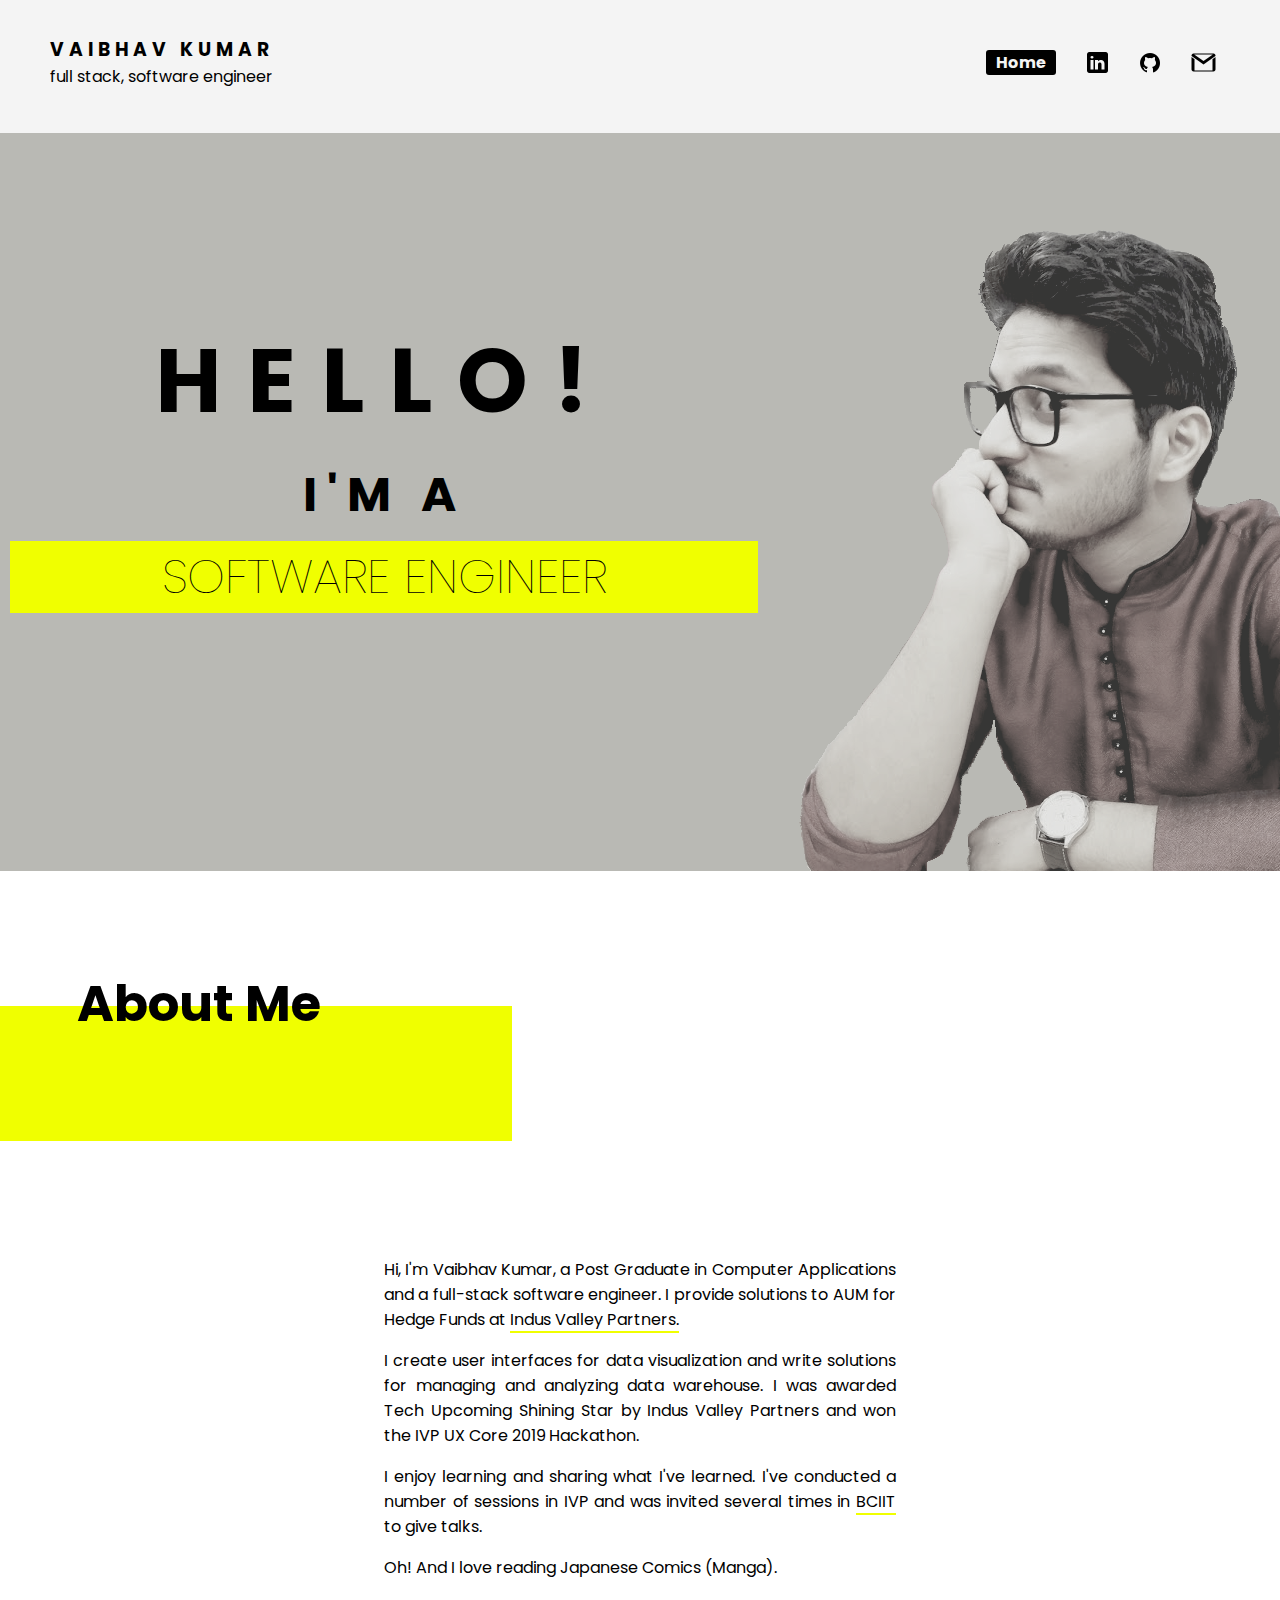
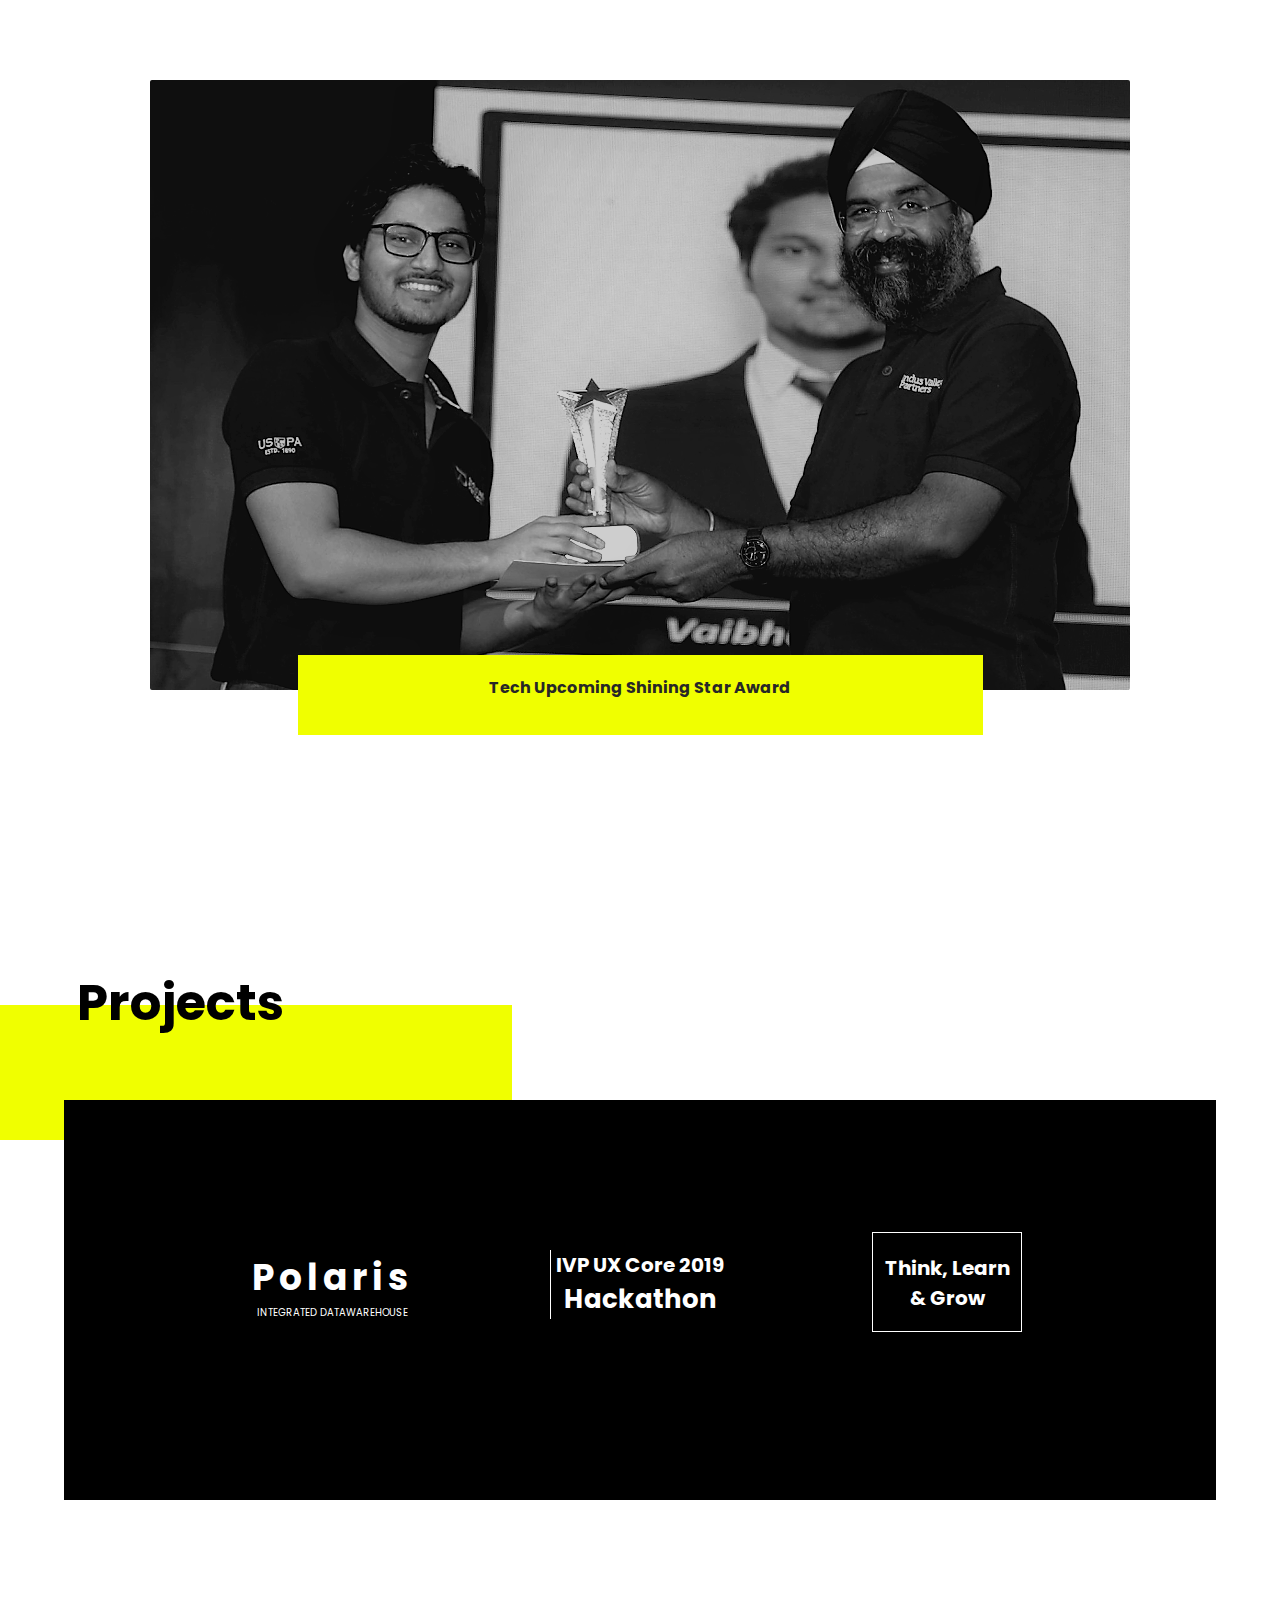
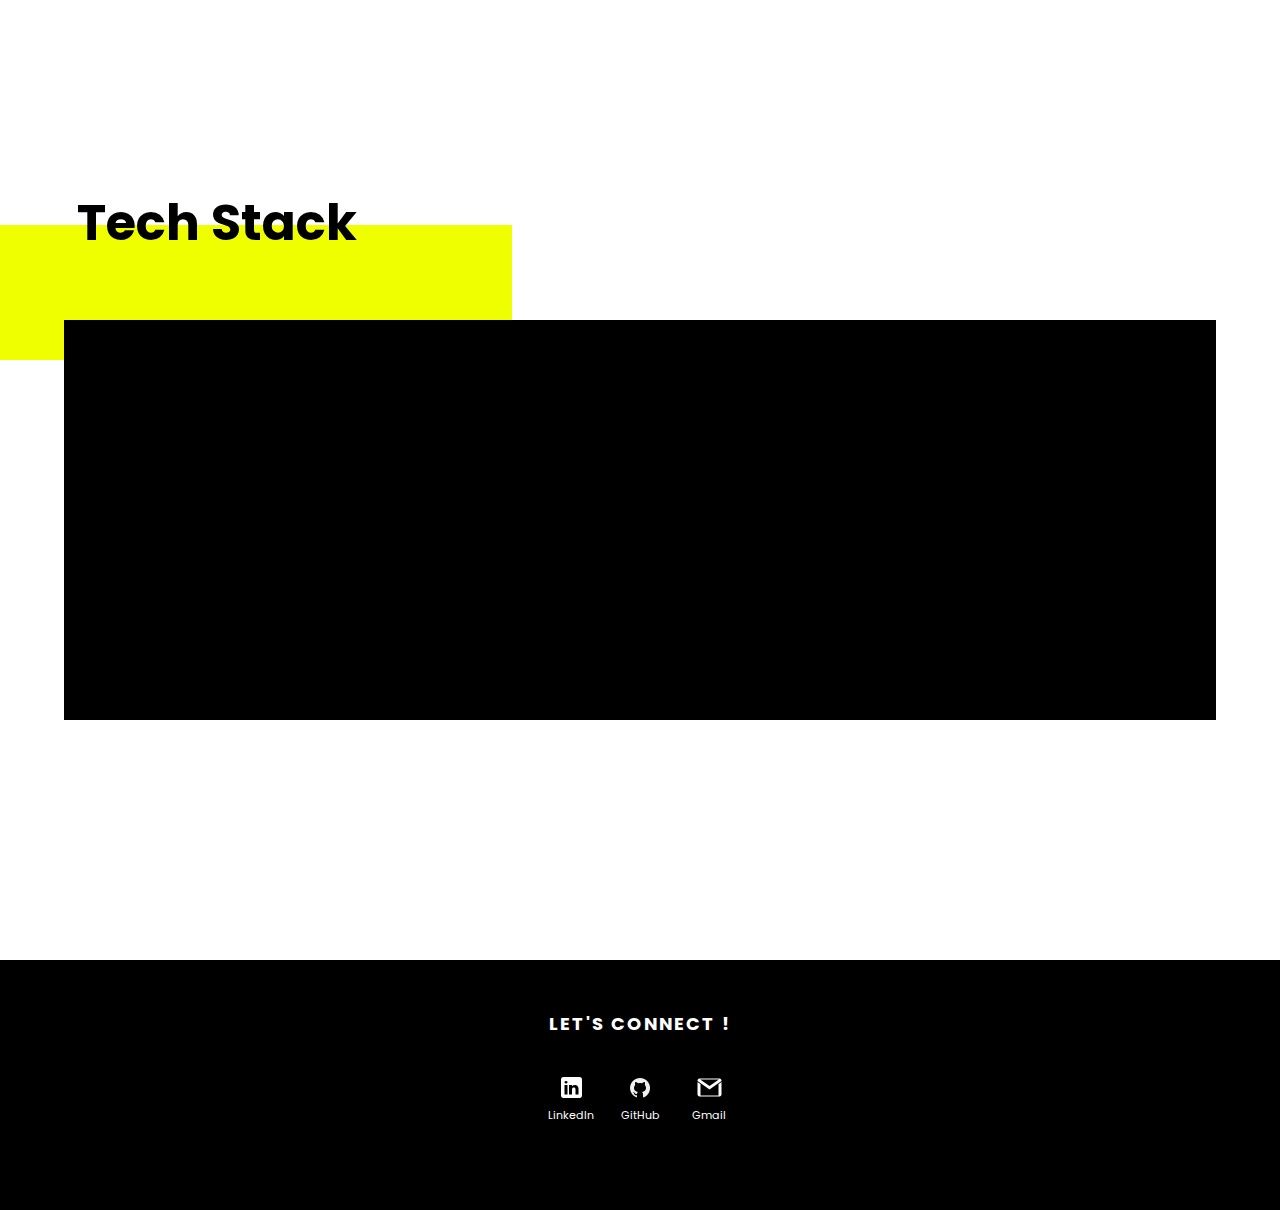
==== commit 87153964: "updated tlg subheader color, changed project from web-browser to Think, learn and Grow" ====
--- a/index.html
+++ b/index.html
@@ -103,8 +103,8 @@
 					<div id="ThinkLearnGrow">
 						<div id="wrapText">
 							<a href="html/tlg.html">
-								<h3 style="margin-top: 20px;">Web</h3>
-								<h3>Browser</h3>
+								<h3 style="margin-top: 20px;">Think, Learn</h3>
+								<h3>& Grow</h3>
 							</a>
 						</div>					
 					</div>
--- a/css/portfolio.css
+++ b/css/portfolio.css
@@ -154,7 +154,7 @@
 .greenDiv {
   height: 50%;
   width: 40%;
-  background-color: #00ff00;
+  background-color: #49de49;
 }
 
  .yellowDiv h1 {
@@ -260,7 +260,7 @@
 }
 
 #wrapText {
-    width: 100px;
+    width: 150px;
     height: 100px;
     border: 1px solid white;
     margin: auto;
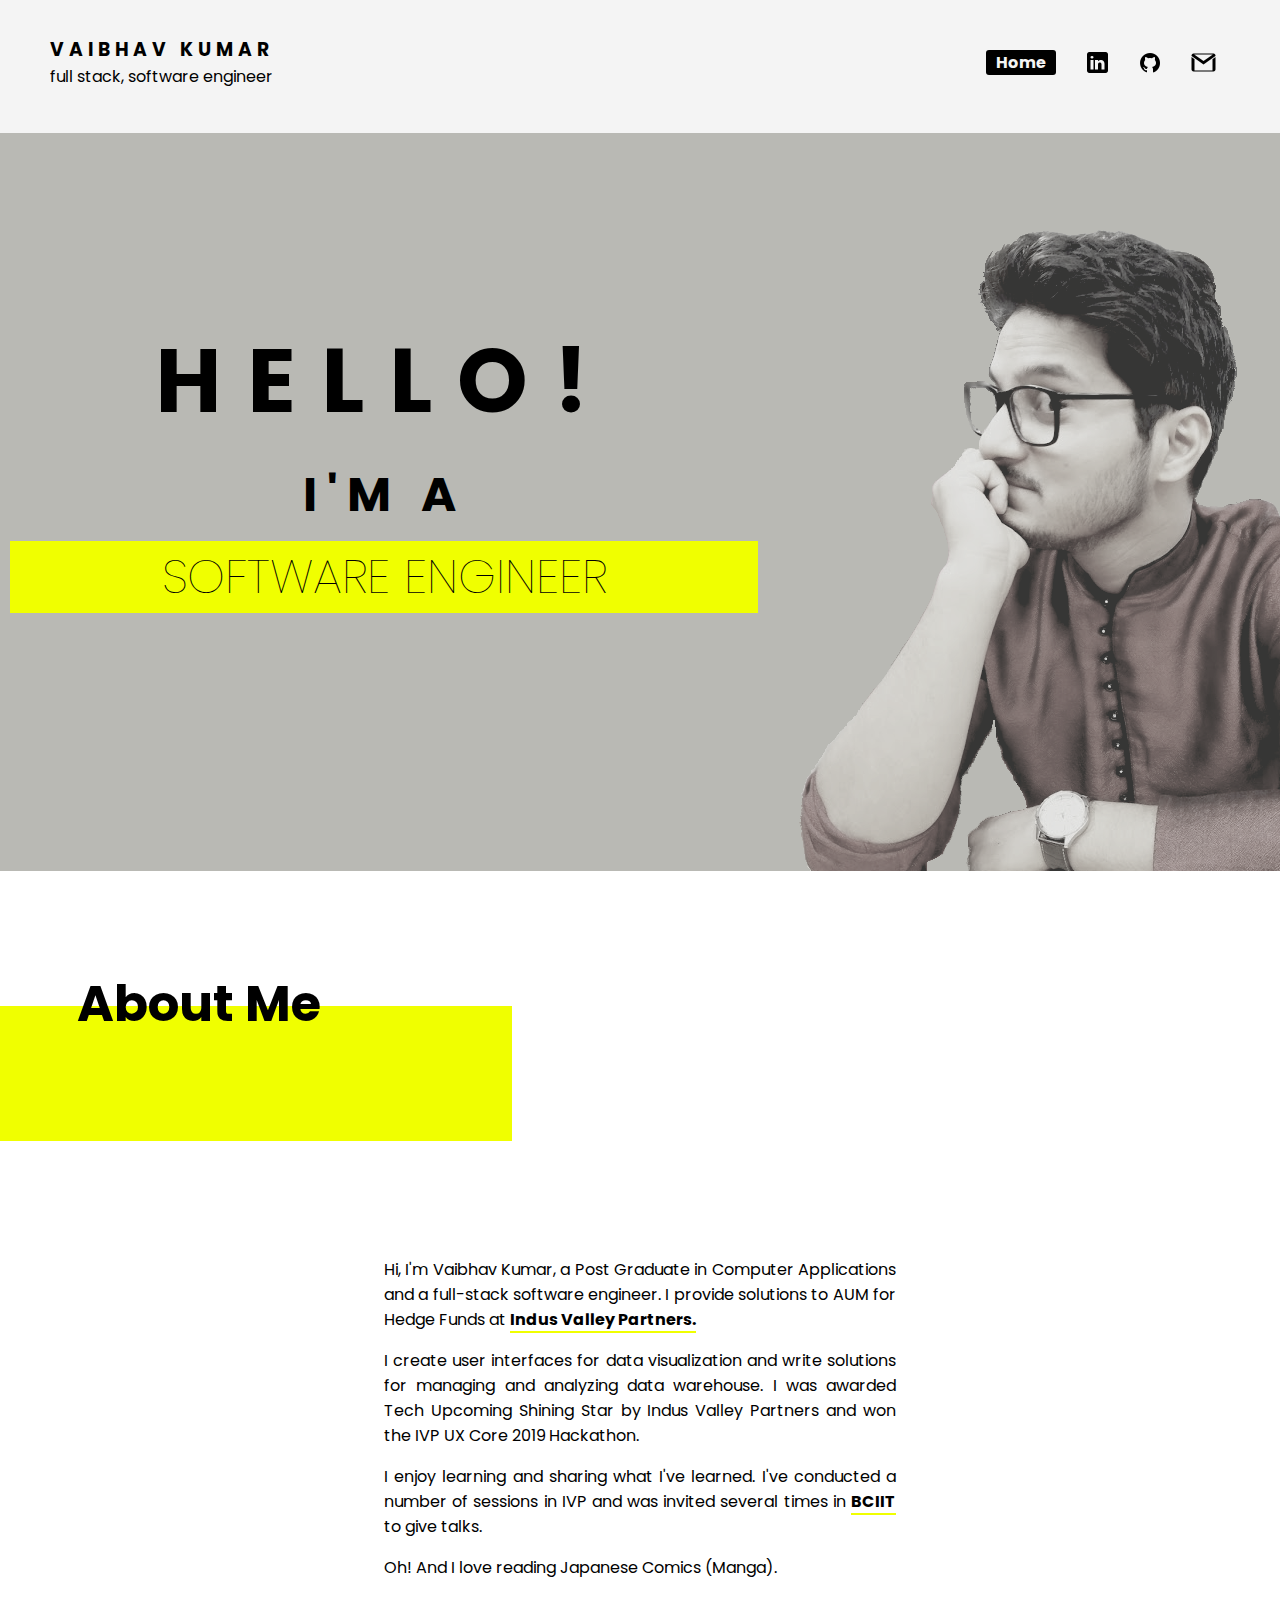
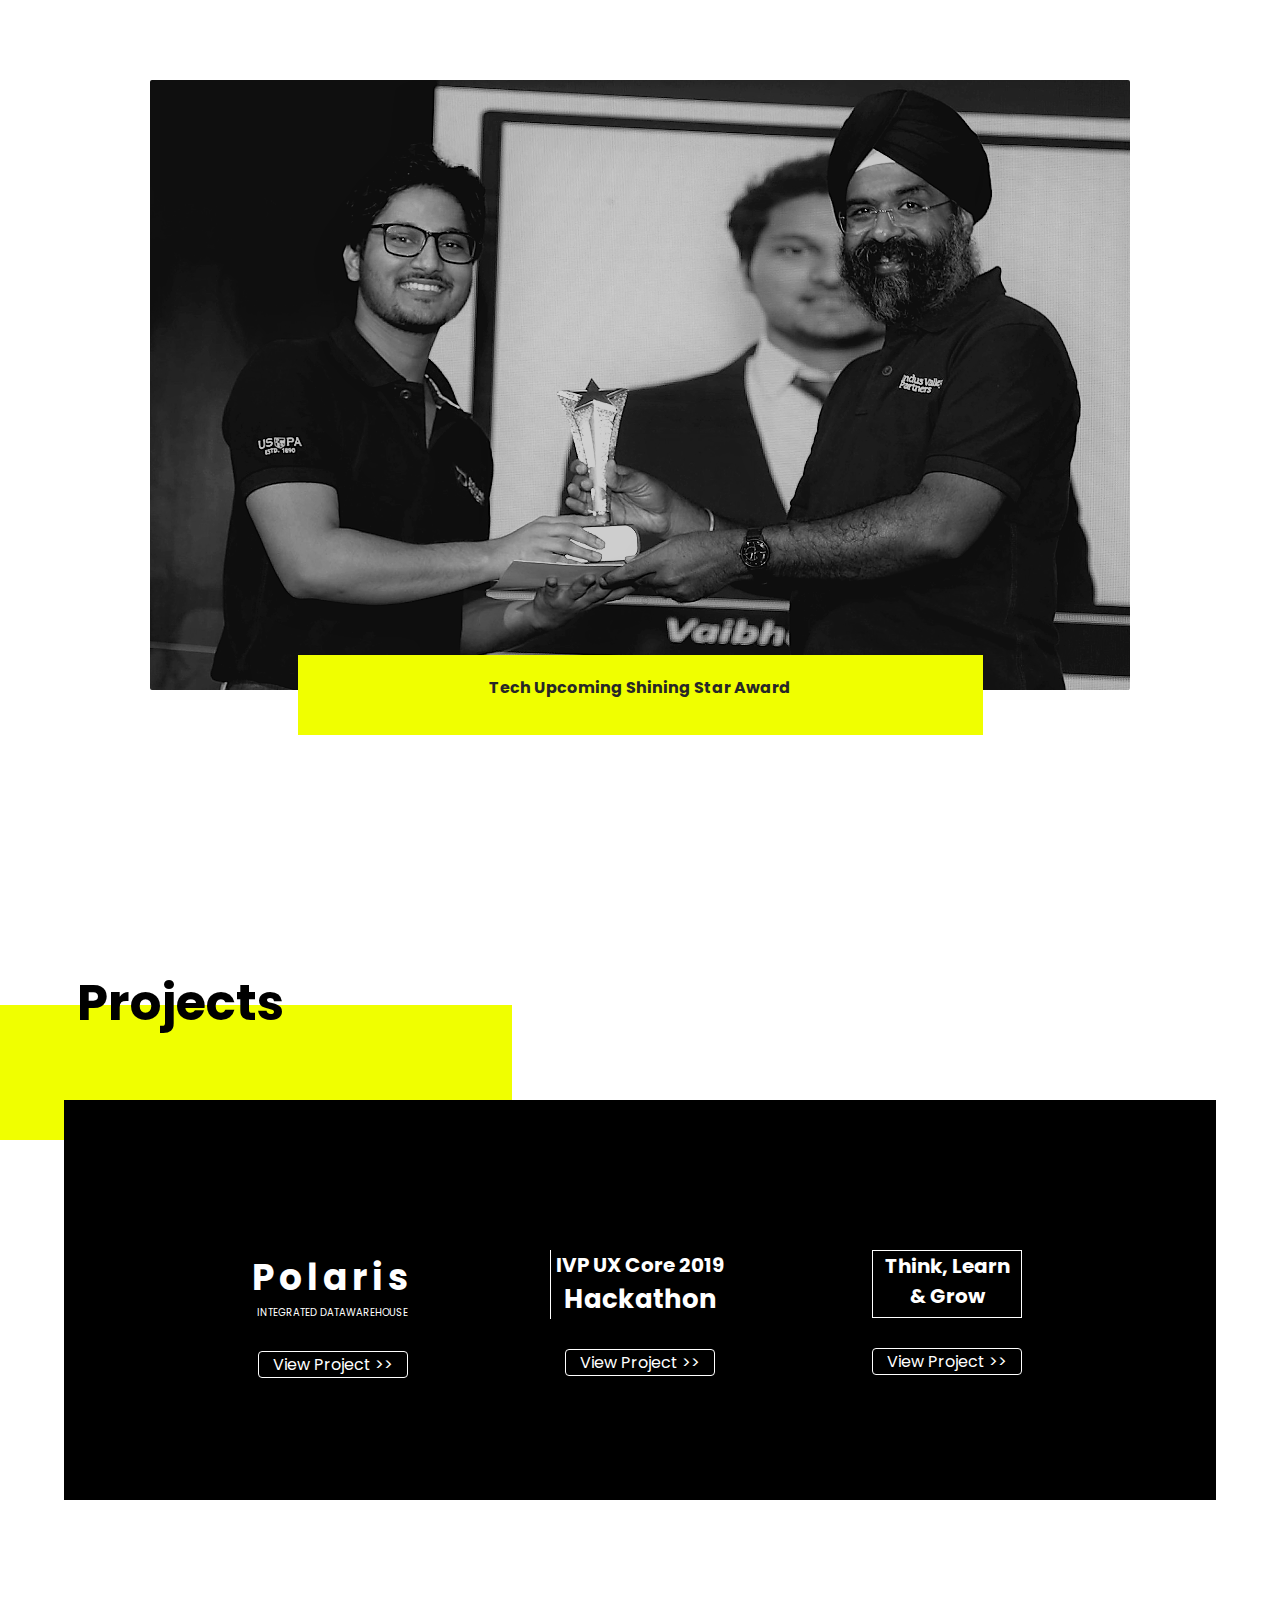
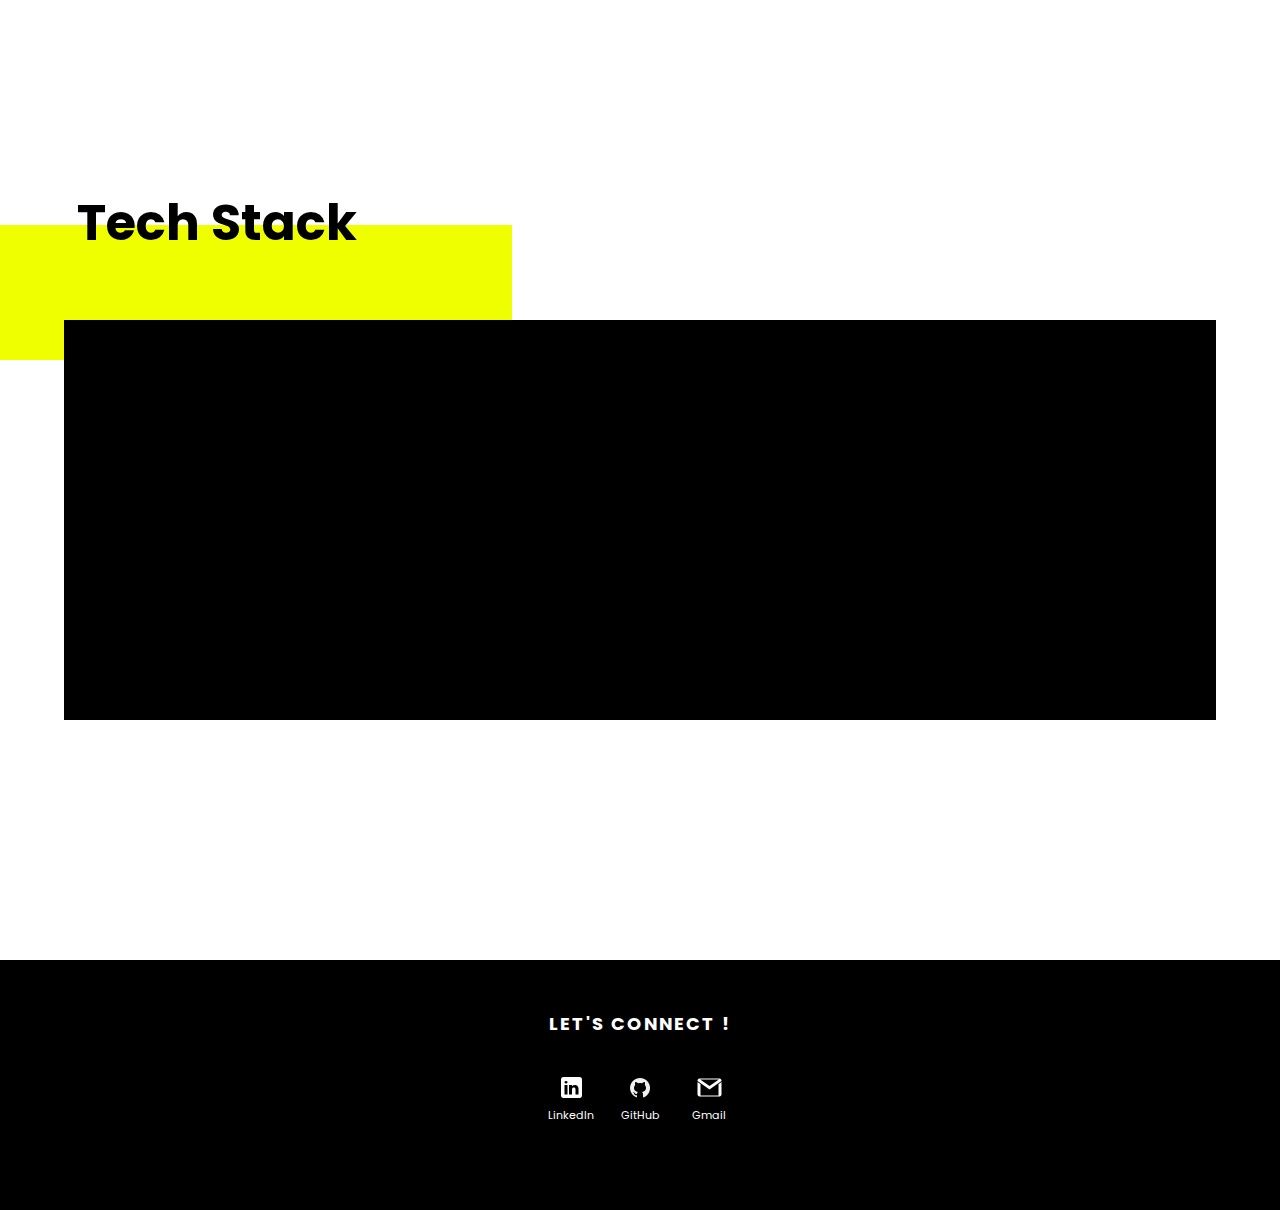
==== commit 71ad91d8: "UI enhancement to support touch devices" ====
--- a/index.html
+++ b/index.html
@@ -91,21 +91,30 @@
 							<h3>Polaris</h3>
 							<p>Integrated Datawarehouse</p>
 						</a>
+						<div class="viewProject">
+							<a href="html/polaris.html">View Project >></a>
+						</div>
 					</div>
 					<div id="ivpHackthon">
 						<div id="hackathonBorder">
 							<a href="html/hackathon.html">
 								<h3 id="topFont">IVP UX Core 2019</h3>
 								<h3 id="bottomFont">Hackathon</h3>
-							</a>
-						</div>					
+							</a>							
+						</div>	
+						<div class="viewProject">
+							<a href="html/hackathon.html">View Project >></a>
+						</div>				
 					</div>
 					<div id="ThinkLearnGrow">
 						<div id="wrapText">
 							<a href="html/tlg.html">
-								<h3 style="margin-top: 20px;">Think, Learn</h3>
+								<h3>Think, Learn</h3>
 								<h3>& Grow</h3>
 							</a>
+						</div>
+						<div class="viewProject">
+							<a href="html/tlg.html">View Project >></a>
 						</div>					
 					</div>
 				</div>			
--- a/css/portfolio.css
+++ b/css/portfolio.css
@@ -15,6 +15,7 @@
 .content a {
     color: black;
     border-bottom: 2px solid #f0ff00;
+    font-weight: bold;
 }
 
 #header {
@@ -254,18 +255,16 @@
     font-size: 26px;
 }
 
-#ThinkLearnGrow #wrapText h3 {
+#ThinkLearnGrow h3 {
     font-size: 20px;	
     margin: 0;
 }
 
 #wrapText {
     width: 150px;
-    height: 100px;
+    height: 68px;
     border: 1px solid white;
     margin: auto;
-    top:-18px;
-    position: relative;
 }
 
 #hackathonBorder{
@@ -402,7 +401,7 @@
 }
 
 #polarisContributionContent ul {
-    margin: 0px 0px 0px 50px;
+    margin: 0% 0% 0% 5%;
 }
 
 #polarisContributionContent ul li{
@@ -574,6 +573,7 @@
     margin-bottom: -4px;
     border: 1px solid #c3c3c3;
     border-radius: 4px;
+    opacity: 0.8;
 }
 
 .caption-container {
@@ -610,4 +610,20 @@
     z-index: 9999999;
     background-color: white;
     opacity: 0.9;
+}
+
+.viewProject {
+    border: 1px solid white;
+    width: 150px;
+    border-radius: 4px;
+    margin: 30px auto 0px auto;
+    cursor: pointer;
+    background-color: black;
+    color: white;
+}
+
+.viewImage {
+    position: relative;
+    top: -185px;
+    background-color: #313131;
 }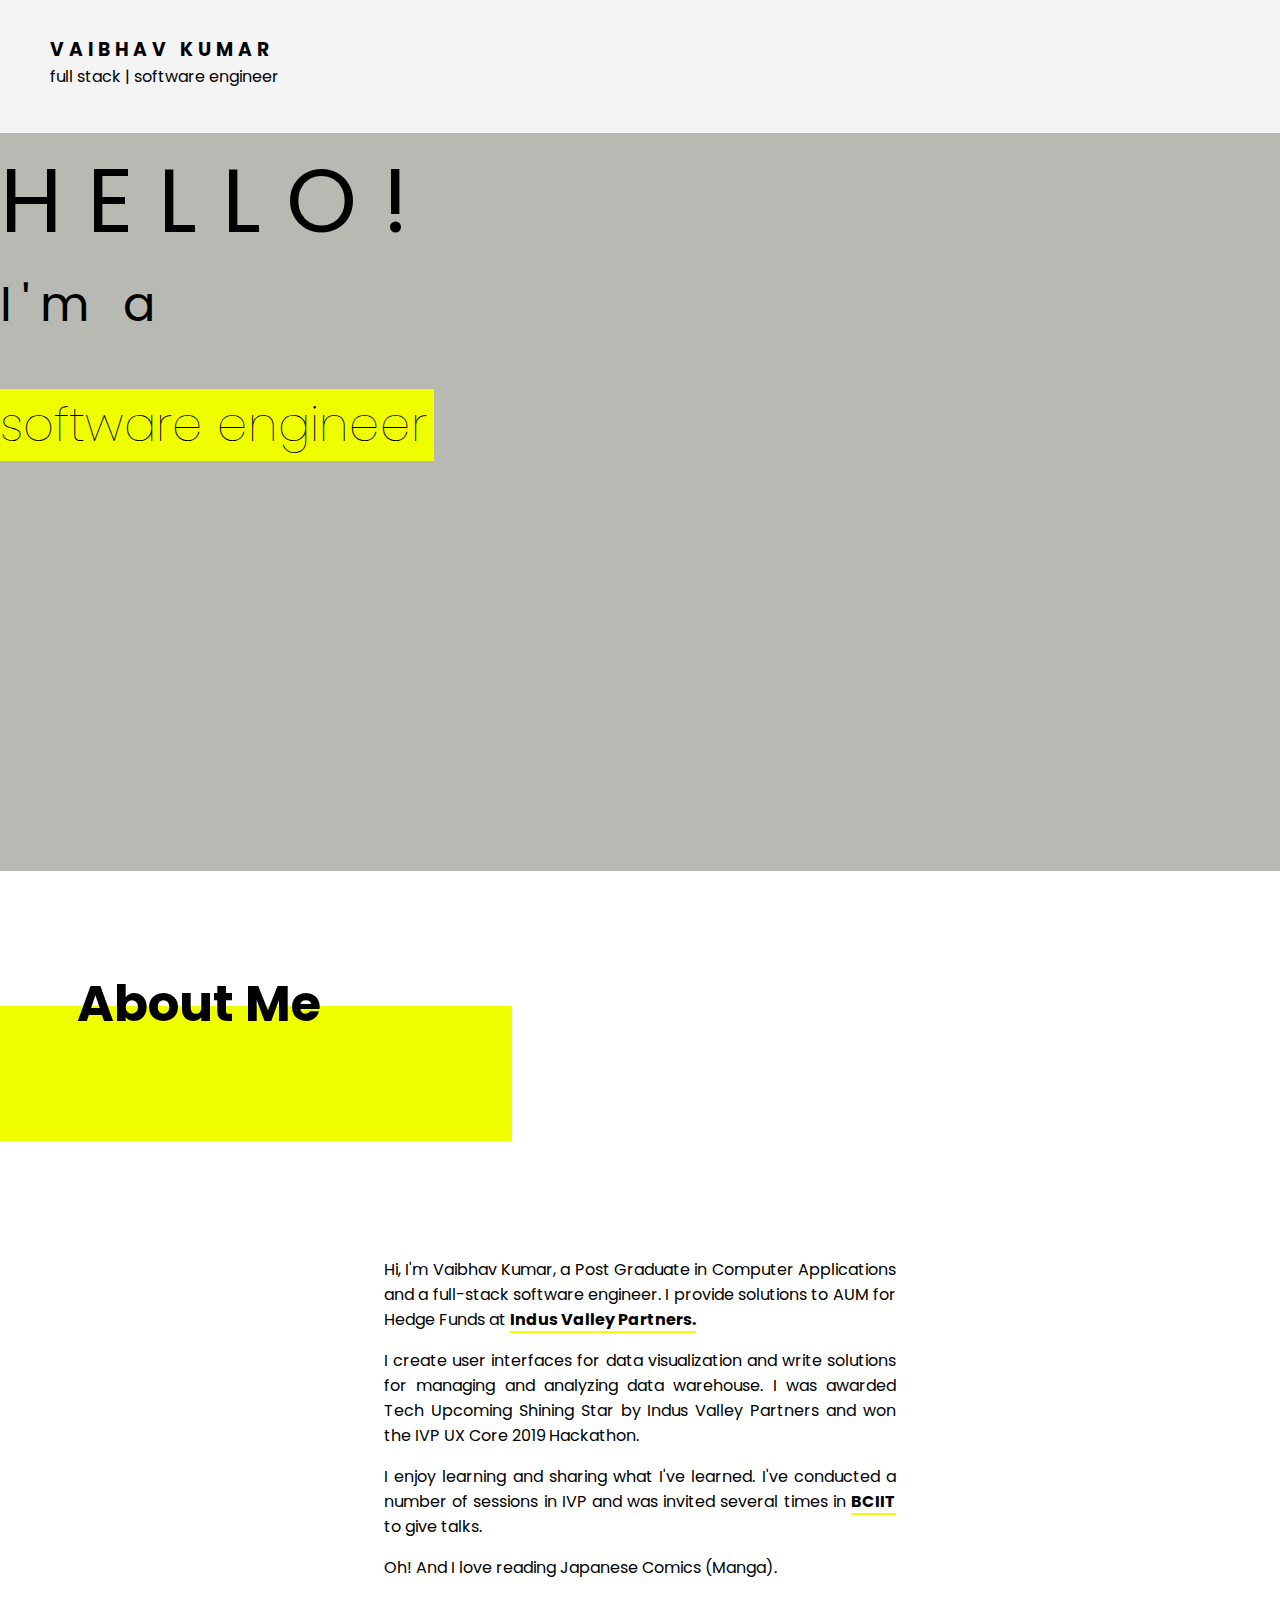
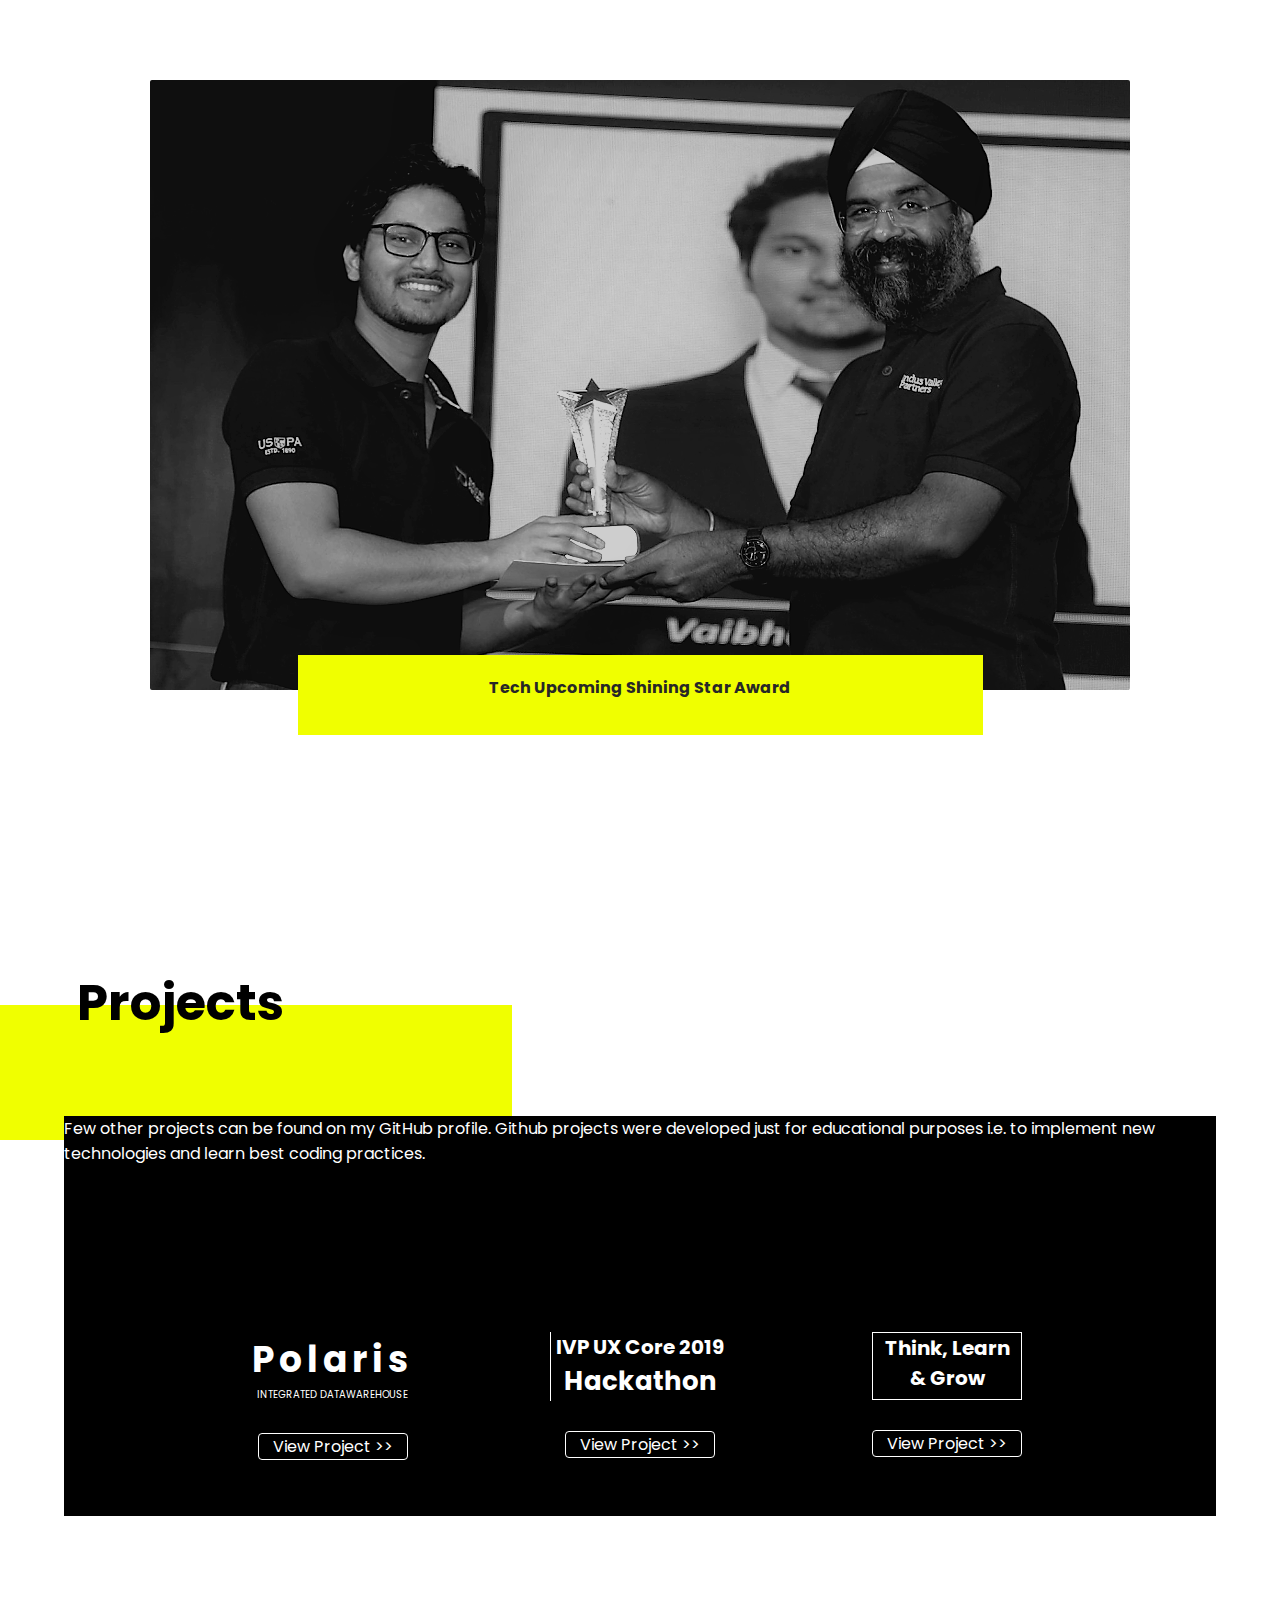
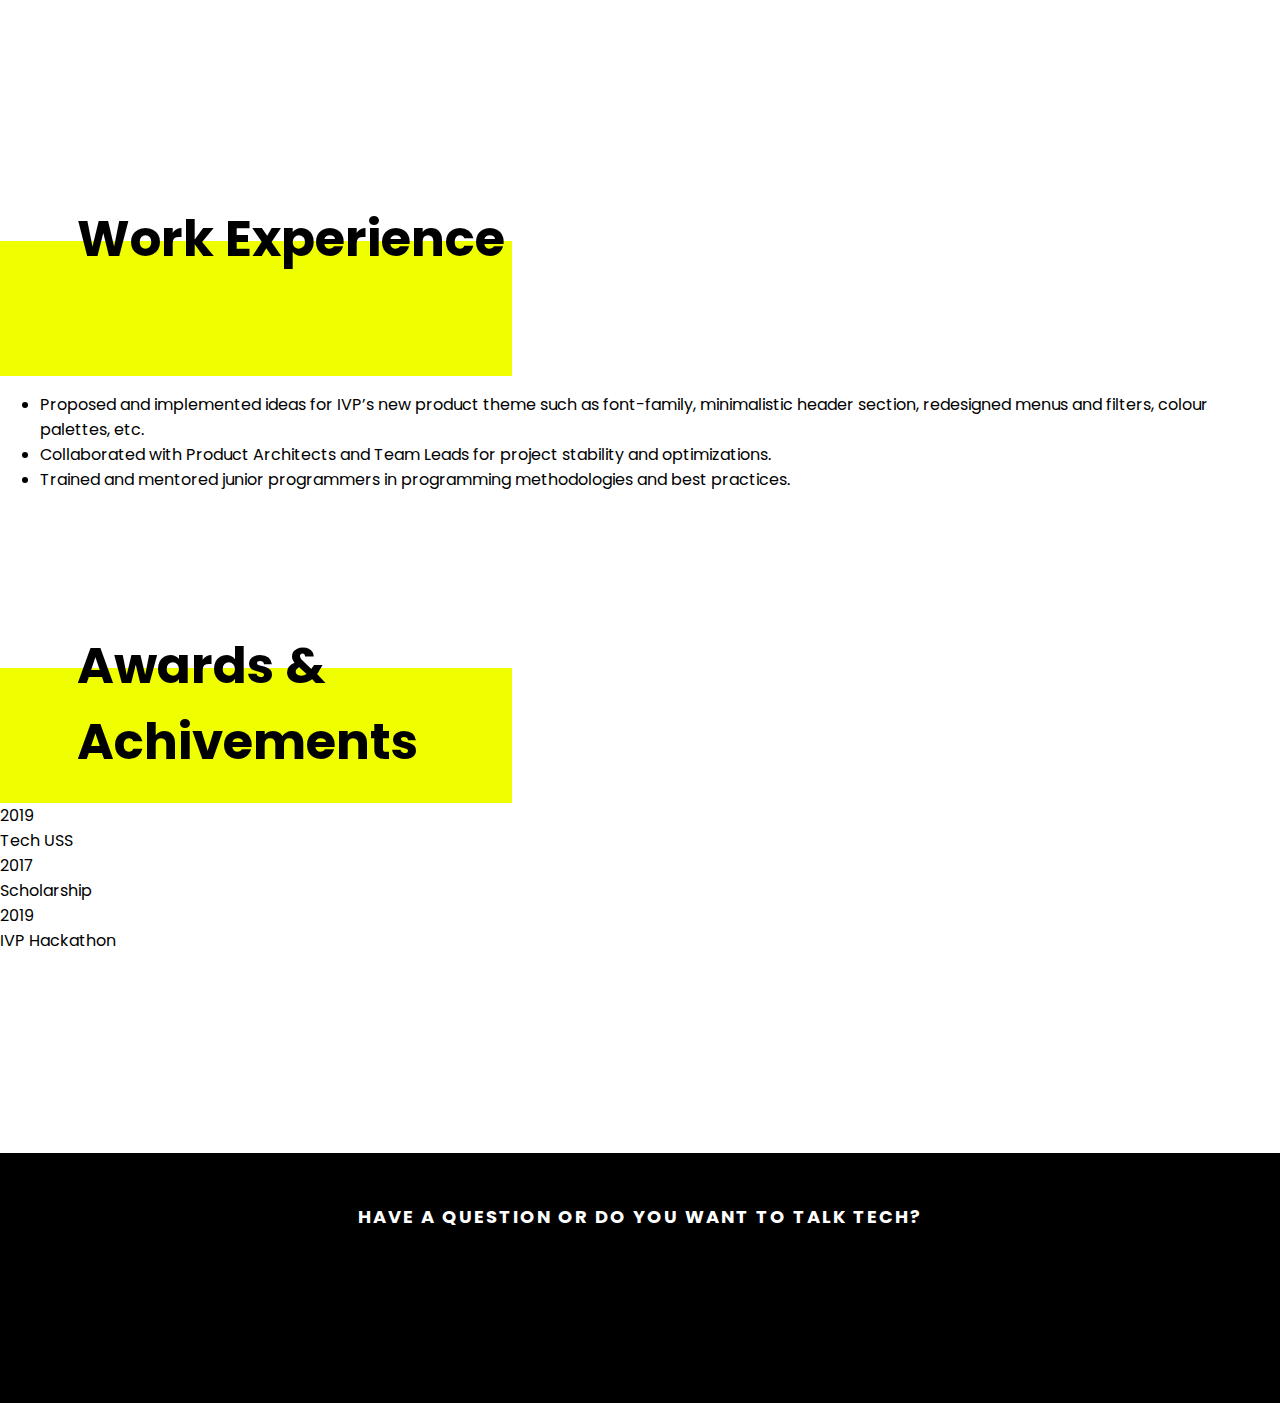
==== commit ed7cdecf: "Added font-awesome, and award sections" ====
--- a/index.html
+++ b/index.html
@@ -2,13 +2,13 @@
 <html>
 <header>
 	<link rel="stylesheet" type="text/css" href="css/portfolio.css">
-	<link href="https://fonts.googleapis.com/css?family=Poppins&display=swap" rel="stylesheet">	
-	<script src="https://code.highcharts.com/highcharts.js"></script>	
-	<script src="https://code.highcharts.com/modules/wordcloud.js"></script>
-	<script src="https://code.highcharts.com/highcharts-more.js"></script>
-	<script src="https://code.highcharts.com/modules/dumbbell.js"></script>
-	<script src="https://code.highcharts.com/modules/lollipop.js"></script>
-	<script src="js/skills.js"></script>
+	<link rel="preconnect" href="https://fonts.gstatic.com">
+	<link href="https://fonts.googleapis.com/css2?family=Poppins:ital,wght@0,200;0,400;0,600;0,700;1,300;1,400&display=swap" rel="stylesheet">
+	<link rel="stylesheet" href="https://use.fontawesome.com/releases/v5.13.1/css/all.css" 
+	integrity="sha384-xxzQGERXS00kBmZW/6qxqJPyxW3UR0BPsL4c8ILaIWXva5kFi7TxkIIaMiKtqV1Q"
+	crossorigin="anonymous"
+	/>
+	<!-- <script src="js/skills.js"></script> -->
 </header>
 <body>
 	<div id="loading"></div>
@@ -17,27 +17,24 @@
 			<div id="leftHeader">
 				<div id="leftHeaderContent">
 					<h3>Vaibhav Kumar</h3>			
-					<p>Full Stack, Software Engineer</p>
+					<p>Full Stack | Software Engineer</p>
 				</div>			
 			</div>
 			<div id="rightHeader">
 				<div class="navBar">
 					<ul>
-						<li id="homeButton">
-							<span><a href="index.html">Home</a></span>
-						</li>
 						<li>
 							<a href="https://www.linkedin.com/in/va-kumar" target="_blank">
-								<img src="images/linkedIn_black.png"></i>
+								<i class="fab fa-linkedin networkingIcons"></i>
 							</a>
 						</li>
 						<li>
 							<a href="https://github.com/vakumar0" target="_blank">
-								<img src="images/github_black.png"></i></li>
+								<i class="fab fa-github-square networkingIcons"></i>
 							</a>					
 						<li>
 							<a href="mailto:kumarvaibhav1602@gmail.com" target="_blank">
-								<img src="images/gmail_black.png"></i>
+								<i class="fas fa-envelope-square networkingIcons"></i>
 							</a>
 						</li>					
 					</ul>
@@ -45,17 +42,15 @@
 			</div>
 		</div>
 		<div id="landingPage">
-			<div id="leftPanel">
-				<h1>
+			<div class="landingPage_container">
 					<p id="hello">HELLO!</p>
 					<p id="iam">I'm a</p>
-					<p id="engineer" class="highlight">software engineer</span>
-					</p>				
-				</h1>			
-			</div>
-			<div id="rightPanel">
-				<div id="image"></div>
-			</div>
+					<div id="engineer">
+						<div class="highlight">
+							<p>software engineer</p>
+						</div>
+					</div>			
+			</div>			
 		</div>
 		<div id="about">
 			<div class="subheader">
@@ -85,6 +80,9 @@
 				</div>
 			</div>
 			<div id="projectsContent">	
+				<div class="projectInfo">
+					<p>Few other projects can be found on my GitHub profile. Github projects were developed just for educational purposes i.e. to implement new technologies and learn best coding practices.</p>
+				</div>
 				<div id="projectsInnerContent">
 					<div id="ivpPolaris">
 						<a href="html/polaris.html">
@@ -116,44 +114,93 @@
 						<div class="viewProject">
 							<a href="html/tlg.html">View Project >></a>
 						</div>					
-					</div>
-				</div>			
+					</div>											
+				</div>										
 			</div>
 		</div>
 		<div id="skills">	
 			<div>
 				<div class="subheader">
 					<div class="title"></div>
+					<div class="yellowDiv">						
+						<h1>Work Experience</h1>
+					</div>
+				</div>	
+				<div class="work_experience_container">
+					<div class="side_yellow_bar"></div>					
+					<div class="work_experience_content">
+						<ul>
+							<li>Proposed and implemented ideas for IVP’s new product theme such as font-family, minimalistic header section, redesigned
+								menus and filters, colour palettes, etc.
+							</li>																					
+							<li>
+								Collaborated with Product Architects and Team Leads for project stability and optimizations.
+							</li>
+							<li>
+								Trained and mentored junior programmers in programming methodologies and best practices.
+							</li>
+						</ul>
+						<div class="download_button">
+							<div class="download_resume">
+								<a href="../files/vaibhav_kumar_cv.pdf" download>
+									Download Full CV
+								</a>						
+							</div>						
+						</div>
+					</div>					
+				</div>							
+			</div>						
+		</div>	
+		<div id="awards">
+			<div>
+				<div class="subheader">
+					<div class="title"></div>
 					<div class="yellowDiv">
-						<h1>Tech Stack</h1>
-					</div>
-				</div>		
-				<div id="stack">
-					<div id="stackContent"></div>
-				</div>					
-			</div>						
-		</div>		
+						<!-- <h1>Tech Stack</h1> -->
+						<h1>Awards & Achivements</h1>
+					</div>
+				</div>	
+				<div class="awards_section">
+					<div class="awards_section_container">
+						<div class="techUSS certificates">
+							<div class="awards_gradient">
+								<div class="certificates_date">2019</div>
+								<div class="certificates_name">Tech USS</div>
+							</div>							
+						</div>
+						<div class="scholarship certificates">
+							<div class="awards_gradient">
+								<div class="certificates_date">2017</div>
+								<div class="certificates_name">Scholarship</div>
+							</div>							
+						</div>
+						<div class="hackathon certificates">
+							<div class="awards_gradient">
+								<div class="certificates_date">2019</div>
+								<div class="certificates_name">IVP Hackathon</div>
+							</div>
+						</div>
+					</div>
+				</div>
+			</div>
+		</div>
 		<div id="footer">	
-			<div id="footerTitle">Let's Connect !</div>
+			<div id="footerTitle">Have a question or do you want to talk tech?</div>
 			<ul>
 				<li>
 					<a href="https://www.linkedin.com/in/va-kumar" target="_blank">
-						<img src="images/linkedIn_white.png"></i>
-						<div class="iconInfo">LinkedIn</div>
+						<i class="fab fa-linkedin networkingIconsWhite"></i>
 					</a>
 				</li>
 				<li>
 					<a href="https://github.com/vakumar0" target="_blank">
-						<img src="images/github_white.png"></i>
-						<div class="iconInfo">GitHub</div>
-					</a>
-				</li>			
+						<i class="fab fa-github-square networkingIconsWhite"></i>
+					</a>					
 				<li>
 					<a href="mailto:kumarvaibhav1602@gmail.com" target="_blank">
-						<img src="images/gmail_white.png"></i>
-						<div class="iconInfo">Gmail</div>
+						<i class="fas fa-envelope-square networkingIconsWhite"></i>
 					</a>
-				</li>					
+				</li>				
 			</ul>		
 		</div>			
 	</div>
